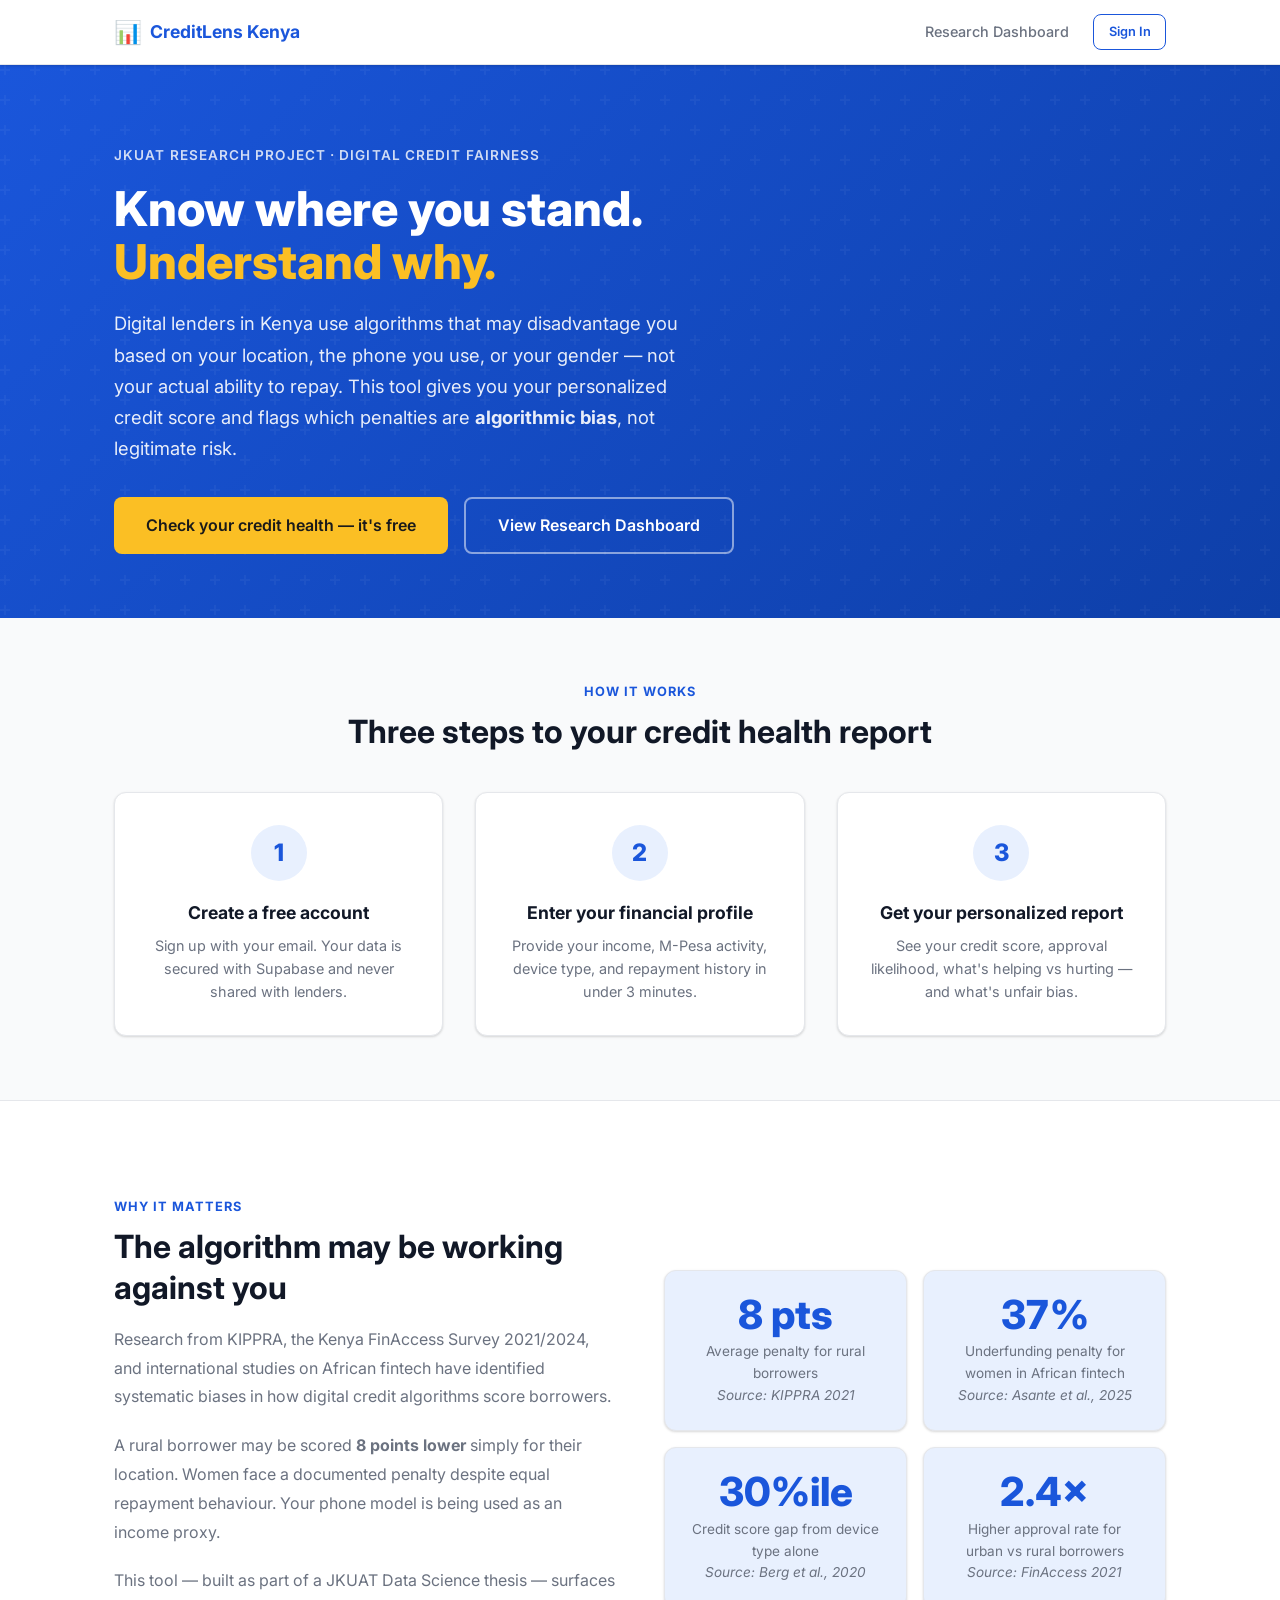
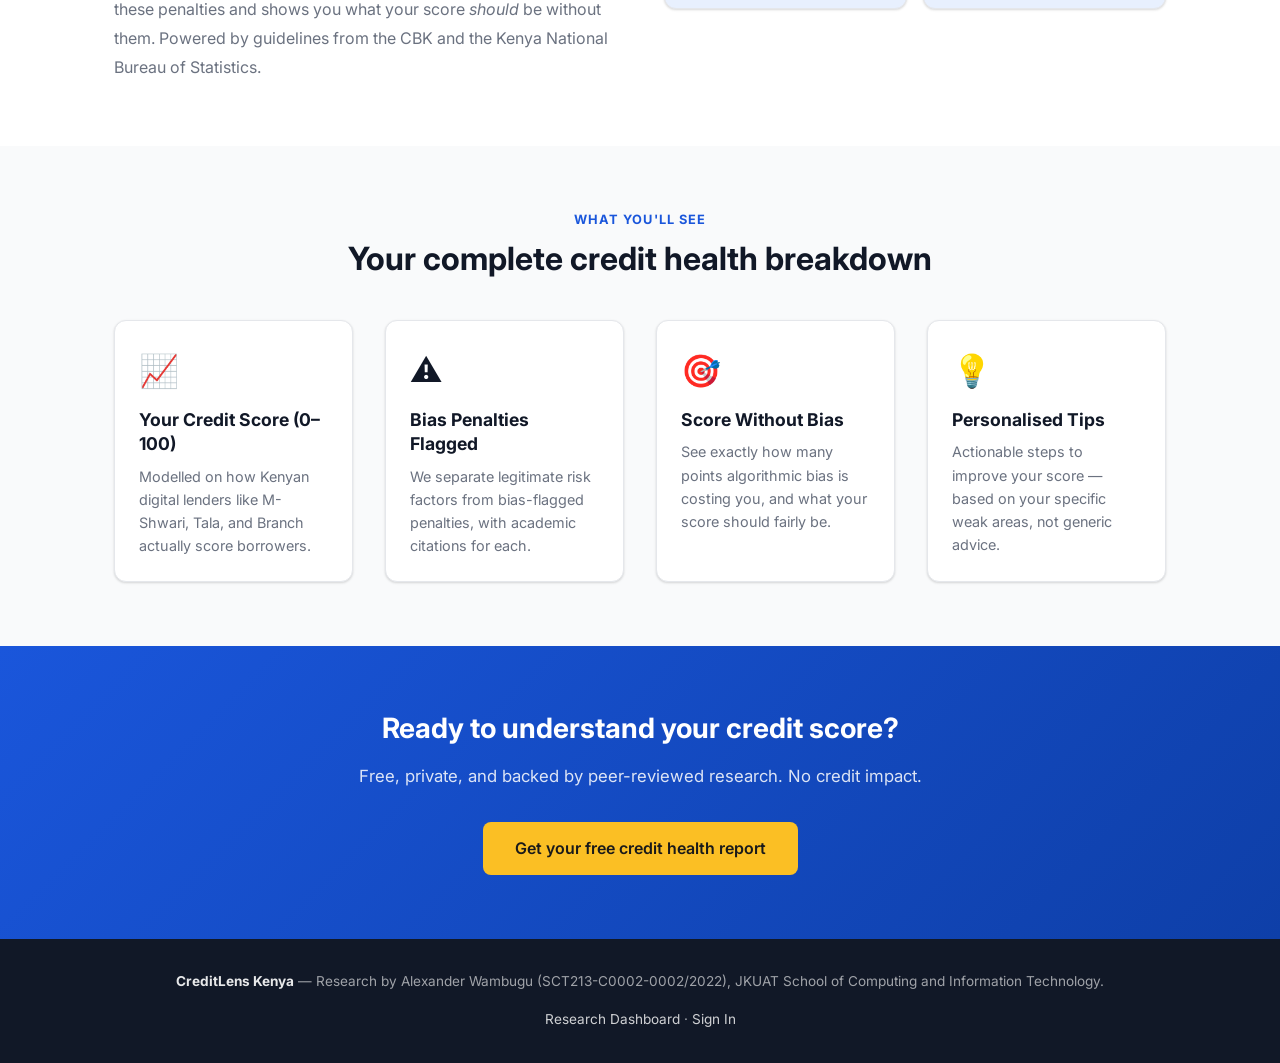
==== frontend/index.html @ d08804d4 "Project Scaffold, almost production ready" ====
<!DOCTYPE html>
<html lang="en">
<head>
  <meta charset="UTF-8" />
  <meta name="viewport" content="width=device-width, initial-scale=1.0" />
  <title>CreditLens Kenya — Know Your Credit Score & Understand the Bias</title>
  <link rel="stylesheet" href="css/styles.css" />
  <link rel="preconnect" href="https://fonts.googleapis.com" />
  <link href="https://fonts.googleapis.com/css2?family=Inter:wght@400;500;600;700;800&display=swap" rel="stylesheet" />
</head>
<body>

<!-- Navigation -->
<nav class="nav">
  <div class="nav__inner">
    <a href="index.html" class="nav__logo">
      <span class="nav__logo-icon">📊</span>
      CreditLens Kenya
    </a>
    <div class="nav__links">
      <a href="research.html" class="nav__link">Research Dashboard</a>
      <a href="auth.html" class="btn btn--outline btn--sm">Sign In</a>
    </div>
  </div>
</nav>

<!-- Hero -->
<section class="hero">
  <div class="container">
    <div class="hero__content">
      <p class="hero__eyebrow">JKUAT Research Project · Digital Credit Fairness</p>
      <h1 class="hero__title">
        Know where you stand.<br />
        <span>Understand why.</span>
      </h1>
      <p class="hero__subtitle">
        Digital lenders in Kenya use algorithms that may disadvantage you based on
        your location, the phone you use, or your gender — not your actual ability to repay.
        This tool gives you your personalized credit score and flags which penalties are
        <strong>algorithmic bias</strong>, not legitimate risk.
      </p>
      <div class="hero__cta">
        <a href="auth.html" class="btn btn--hero">Check your credit health — it's free</a>
        <a href="research.html" class="btn btn--hero-outline">View Research Dashboard</a>
      </div>
    </div>
  </div>
</section>

<!-- How it works -->
<section class="steps">
  <div class="container">
    <div class="text-center">
      <p class="section-label">How It Works</p>
      <h2 class="section-title">Three steps to your credit health report</h2>
    </div>
    <div class="steps__grid">
      <div class="step card">
        <div class="step__number">1</div>
        <h3 class="step__title">Create a free account</h3>
        <p class="step__desc">Sign up with your email. Your data is secured with Supabase and never shared with lenders.</p>
      </div>
      <div class="step card">
        <div class="step__number">2</div>
        <h3 class="step__title">Enter your financial profile</h3>
        <p class="step__desc">Provide your income, M-Pesa activity, device type, and repayment history in under 3 minutes.</p>
      </div>
      <div class="step card">
        <div class="step__number">3</div>
        <h3 class="step__title">Get your personalized report</h3>
        <p class="step__desc">See your credit score, approval likelihood, what's helping vs hurting — and what's unfair bias.</p>
      </div>
    </div>
  </div>
</section>

<!-- Why it matters -->
<section class="why-matters">
  <div class="container">
    <div class="why-matters__grid">
      <div>
        <p class="section-label">Why It Matters</p>
        <h2 class="section-title">The algorithm may be working against you</h2>
        <p style="color: var(--text-muted); line-height: 1.8; margin-bottom: 1.25rem;">
          Research from KIPPRA, the Kenya FinAccess Survey 2021/2024, and international
          studies on African fintech have identified systematic biases in how digital
          credit algorithms score borrowers.
        </p>
        <p style="color: var(--text-muted); line-height: 1.8; margin-bottom: 1.25rem;">
          A rural borrower may be scored <strong>8 points lower</strong> simply for their
          location. Women face a documented penalty despite equal repayment behaviour.
          Your phone model is being used as an income proxy.
        </p>
        <p style="color: var(--text-muted); line-height: 1.8;">
          This tool — built as part of a JKUAT Data Science thesis — surfaces these
          penalties and shows you what your score <em>should</em> be without them.
          Powered by guidelines from the CBK and the Kenya National Bureau of Statistics.
        </p>
      </div>
      <div class="why-matters__stats">
        <div class="why-matters__stat card">
          <div class="why-matters__stat-number">8 pts</div>
          <div class="why-matters__stat-label">Average penalty for rural borrowers<br /><em>Source: KIPPRA 2021</em></div>
        </div>
        <div class="why-matters__stat card">
          <div class="why-matters__stat-number">37%</div>
          <div class="why-matters__stat-label">Underfunding penalty for women in African fintech<br /><em>Source: Asante et al., 2025</em></div>
        </div>
        <div class="why-matters__stat card">
          <div class="why-matters__stat-number">30%ile</div>
          <div class="why-matters__stat-label">Credit score gap from device type alone<br /><em>Source: Berg et al., 2020</em></div>
        </div>
        <div class="why-matters__stat card">
          <div class="why-matters__stat-number">2.4×</div>
          <div class="why-matters__stat-label">Higher approval rate for urban vs rural borrowers<br /><em>Source: FinAccess 2021</em></div>
        </div>
      </div>
    </div>
  </div>
</section>

<!-- What you get -->
<section class="steps" style="background: #f9fafb;">
  <div class="container">
    <div class="text-center">
      <p class="section-label">What You'll See</p>
      <h2 class="section-title">Your complete credit health breakdown</h2>
    </div>
    <div class="steps__grid">
      <div class="card" style="padding: 1.5rem;">
        <div style="font-size: 2rem; margin-bottom: 0.75rem;">📈</div>
        <h3 class="step__title">Your Credit Score (0–100)</h3>
        <p class="step__desc">Modelled on how Kenyan digital lenders like M-Shwari, Tala, and Branch actually score borrowers.</p>
      </div>
      <div class="card" style="padding: 1.5rem;">
        <div style="font-size: 2rem; margin-bottom: 0.75rem;">⚠️</div>
        <h3 class="step__title">Bias Penalties Flagged</h3>
        <p class="step__desc">We separate legitimate risk factors from bias-flagged penalties, with academic citations for each.</p>
      </div>
      <div class="card" style="padding: 1.5rem;">
        <div style="font-size: 2rem; margin-bottom: 0.75rem;">🎯</div>
        <h3 class="step__title">Score Without Bias</h3>
        <p class="step__desc">See exactly how many points algorithmic bias is costing you, and what your score should fairly be.</p>
      </div>
      <div class="card" style="padding: 1.5rem;">
        <div style="font-size: 2rem; margin-bottom: 0.75rem;">💡</div>
        <h3 class="step__title">Personalised Tips</h3>
        <p class="step__desc">Actionable steps to improve your score — based on your specific weak areas, not generic advice.</p>
      </div>
    </div>
  </div>
</section>

<!-- CTA -->
<section class="landing-cta">
  <div class="container">
    <h2>Ready to understand your credit score?</h2>
    <p>Free, private, and backed by peer-reviewed research. No credit impact.</p>
    <a href="auth.html" class="btn btn--hero btn--lg">Get your free credit health report</a>
  </div>
</section>

<footer>
  <div class="container">
    <p>
      <strong style="color: rgba(255,255,255,0.9);">CreditLens Kenya</strong> —
      Research by Alexander Wambugu (SCT213-C0002-0002/2022), JKUAT School of Computing and Information Technology.
    </p>
    <p style="margin-top: 0.5rem;">
      <a href="research.html">Research Dashboard</a> ·
      <a href="auth.html">Sign In</a>
    </p>
  </div>
</footer>

</body>
</html>
---- frontend/css/styles.css ----
/* ============================================================
   Digital Credit Bias Audit — Shared Styles
   ============================================================ */

:root {
  --primary: #1a56db;
  --primary-dark: #1347c8;
  --primary-light: #e8f0fe;
  --success: #057a55;
  --success-light: #def7ec;
  --warning: #c27803;
  --warning-light: #fdf6b2;
  --danger: #c81e1e;
  --danger-light: #fde8e8;
  --bias-red: #e02424;
  --bias-light: #fde8e8;
  --neutral: #6b7280;
  --neutral-light: #f3f4f6;
  --text: #111827;
  --text-muted: #6b7280;
  --border: #e5e7eb;
  --white: #ffffff;
  --shadow: 0 1px 3px rgba(0,0,0,0.1), 0 1px 2px rgba(0,0,0,0.06);
  --shadow-md: 0 4px 6px rgba(0,0,0,0.07), 0 2px 4px rgba(0,0,0,0.05);
  --shadow-lg: 0 10px 15px rgba(0,0,0,0.1), 0 4px 6px rgba(0,0,0,0.05);
  --radius: 8px;
  --radius-lg: 12px;
  --font: 'Inter', -apple-system, BlinkMacSystemFont, 'Segoe UI', sans-serif;
}

/* Reset */
*, *::before, *::after { box-sizing: border-box; margin: 0; padding: 0; }
html { font-size: 16px; scroll-behavior: smooth; }
body { font-family: var(--font); color: var(--text); background: #f9fafb; line-height: 1.6; }
img { max-width: 100%; display: block; }
a { color: var(--primary); text-decoration: none; }
a:hover { text-decoration: underline; }

/* Typography */
h1 { font-size: 2.25rem; font-weight: 700; line-height: 1.2; }
h2 { font-size: 1.75rem; font-weight: 700; line-height: 1.3; }
h3 { font-size: 1.25rem; font-weight: 600; line-height: 1.4; }
h4 { font-size: 1rem; font-weight: 600; }
p { margin-bottom: 1rem; }
p:last-child { margin-bottom: 0; }

/* Layout */
.container { max-width: 1100px; margin: 0 auto; padding: 0 1.5rem; }
.container--narrow { max-width: 720px; margin: 0 auto; padding: 0 1.5rem; }

/* Nav */
.nav {
  background: var(--white);
  border-bottom: 1px solid var(--border);
  position: sticky; top: 0; z-index: 100;
  box-shadow: var(--shadow);
}
.nav__inner {
  display: flex; align-items: center; justify-content: space-between;
  height: 64px; max-width: 1100px; margin: 0 auto; padding: 0 1.5rem;
}
.nav__logo {
  font-weight: 700; font-size: 1.1rem; color: var(--primary);
  display: flex; align-items: center; gap: 0.5rem; text-decoration: none;
}
.nav__logo-icon { font-size: 1.4rem; }
.nav__links { display: flex; align-items: center; gap: 1.5rem; }
.nav__link { color: var(--text-muted); font-size: 0.9rem; font-weight: 500; }
.nav__link:hover { color: var(--primary); text-decoration: none; }

/* Buttons */
.btn {
  display: inline-flex; align-items: center; justify-content: center; gap: 0.4rem;
  padding: 0.6rem 1.25rem; border-radius: var(--radius); font-size: 0.9rem;
  font-weight: 600; cursor: pointer; border: none; transition: all 0.15s;
  text-decoration: none; white-space: nowrap;
}
.btn:hover { text-decoration: none; }
.btn--primary { background: var(--primary); color: var(--white); }
.btn--primary:hover { background: var(--primary-dark); }
.btn--outline { background: transparent; border: 1.5px solid var(--primary); color: var(--primary); }
.btn--outline:hover { background: var(--primary-light); }
.btn--ghost { background: transparent; color: var(--text-muted); }
.btn--ghost:hover { background: var(--neutral-light); }
.btn--danger { background: var(--danger); color: var(--white); }
.btn--lg { padding: 0.75rem 1.75rem; font-size: 1rem; }
.btn--sm { padding: 0.4rem 0.9rem; font-size: 0.8rem; }
.btn--full { width: 100%; }
.btn:disabled { opacity: 0.5; cursor: not-allowed; }

/* Cards */
.card {
  background: var(--white); border-radius: var(--radius-lg);
  border: 1px solid var(--border); box-shadow: var(--shadow);
  padding: 1.5rem;
}
.card--flat { box-shadow: none; }

/* Form elements */
.form-group { margin-bottom: 1.25rem; }
.form-label { display: block; font-size: 0.875rem; font-weight: 600; color: var(--text); margin-bottom: 0.4rem; }
.form-input, .form-select {
  width: 100%; padding: 0.625rem 0.875rem; border: 1.5px solid var(--border);
  border-radius: var(--radius); font-size: 0.9rem; color: var(--text);
  background: var(--white); transition: border-color 0.15s;
  font-family: var(--font);
}
.form-input:focus, .form-select:focus {
  outline: none; border-color: var(--primary);
  box-shadow: 0 0 0 3px rgba(26,86,219,0.1);
}
.form-hint { font-size: 0.8rem; color: var(--text-muted); margin-top: 0.3rem; }
.form-error { font-size: 0.8rem; color: var(--danger); margin-top: 0.3rem; }

/* Slider */
.slider-group { margin-bottom: 1.25rem; }
.slider-label { display: flex; justify-content: space-between; align-items: center; margin-bottom: 0.5rem; }
.slider-label span:first-child { font-size: 0.875rem; font-weight: 600; }
.slider-value { font-size: 0.875rem; font-weight: 700; color: var(--primary); background: var(--primary-light); padding: 0.15rem 0.5rem; border-radius: 4px; }
input[type="range"] {
  width: 100%; height: 6px; border-radius: 3px; appearance: none;
  background: var(--border); outline: none; cursor: pointer;
}
input[type="range"]::-webkit-slider-thumb {
  appearance: none; width: 18px; height: 18px; border-radius: 50%;
  background: var(--primary); cursor: pointer; box-shadow: 0 1px 3px rgba(0,0,0,0.2);
}
input[type="range"]::-moz-range-thumb {
  width: 18px; height: 18px; border-radius: 50%; border: none;
  background: var(--primary); cursor: pointer;
}

/* Alerts */
.alert {
  padding: 0.75rem 1rem; border-radius: var(--radius); font-size: 0.875rem;
  margin-bottom: 1rem; display: flex; align-items: flex-start; gap: 0.5rem;
}
.alert--error { background: var(--danger-light); color: var(--danger); border: 1px solid #f8b4b4; }
.alert--success { background: var(--success-light); color: var(--success); border: 1px solid #bcf0da; }
.alert--warning { background: var(--warning-light); color: var(--warning); border: 1px solid #fce96a; }
.alert--info { background: var(--primary-light); color: var(--primary); border: 1px solid #c3ddfd; }

/* Badge */
.badge {
  display: inline-flex; align-items: center; gap: 0.25rem;
  padding: 0.2rem 0.6rem; border-radius: 999px; font-size: 0.75rem; font-weight: 600;
}
.badge--green { background: var(--success-light); color: var(--success); }
.badge--red { background: var(--danger-light); color: var(--danger); }
.badge--yellow { background: var(--warning-light); color: var(--warning); }
.badge--blue { background: var(--primary-light); color: var(--primary); }
.badge--gray { background: var(--neutral-light); color: var(--neutral); }

/* Progress bar */
.progress-bar { height: 8px; background: var(--border); border-radius: 4px; overflow: hidden; }
.progress-bar__fill { height: 100%; border-radius: 4px; transition: width 0.6s ease; }
.progress-bar__fill--green { background: var(--success); }
.progress-bar__fill--yellow { background: var(--warning); }
.progress-bar__fill--red { background: var(--danger); }
.progress-bar__fill--blue { background: var(--primary); }

/* Loading */
.spinner {
  width: 24px; height: 24px; border: 3px solid var(--border);
  border-top-color: var(--primary); border-radius: 50%;
  animation: spin 0.7s linear infinite; display: inline-block;
}
@keyframes spin { to { transform: rotate(360deg); } }

.loading-overlay {
  position: fixed; inset: 0; background: rgba(255,255,255,0.85);
  display: flex; align-items: center; justify-content: center;
  z-index: 999; flex-direction: column; gap: 1rem;
}
.loading-overlay p { color: var(--text-muted); font-size: 0.9rem; }

/* ============================================================
   LANDING PAGE
   ============================================================ */
.hero {
  background: linear-gradient(135deg, #1a56db 0%, #0e3fa8 100%);
  color: white; padding: 5rem 0 4rem;
  position: relative; overflow: hidden;
}
.hero::after {
  content: ''; position: absolute; inset: 0;
  background: url("data:image/svg+xml,%3Csvg width='60' height='60' viewBox='0 0 60 60' xmlns='http://www.w3.org/2000/svg'%3E%3Cg fill='none' fill-rule='evenodd'%3E%3Cg fill='%23ffffff' fill-opacity='0.04'%3E%3Cpath d='M36 34v-4h-2v4h-4v2h4v4h2v-4h4v-2h-4zm0-30V0h-2v4h-4v2h4v4h2V6h4V4h-4zM6 34v-4H4v4H0v2h4v4h2v-4h4v-2H6zM6 4V0H4v4H0v2h4v4h2V6h4V4H6z'/%3E%3C/g%3E%3C/g%3E%3C/svg%3E");
}
.hero__content { position: relative; z-index: 1; }
.hero__eyebrow { font-size: 0.85rem; font-weight: 600; letter-spacing: 0.08em; text-transform: uppercase; opacity: 0.8; margin-bottom: 1rem; }
.hero__title { font-size: 3rem; font-weight: 800; line-height: 1.1; margin-bottom: 1.25rem; }
.hero__title span { color: #fbbf24; }
.hero__subtitle { font-size: 1.15rem; opacity: 0.9; max-width: 600px; margin-bottom: 2rem; line-height: 1.7; }
.hero__cta { display: flex; gap: 1rem; flex-wrap: wrap; }
.btn--hero { background: #fbbf24; color: #1a1a1a; font-size: 1rem; padding: 0.875rem 2rem; }
.btn--hero:hover { background: #f59e0b; }
.btn--hero-outline { background: transparent; border: 2px solid rgba(255,255,255,0.5); color: white; font-size: 1rem; padding: 0.875rem 2rem; }
.btn--hero-outline:hover { background: rgba(255,255,255,0.1); }

.steps { padding: 4rem 0; }
.steps__grid { display: grid; grid-template-columns: repeat(auto-fit, minmax(220px, 1fr)); gap: 2rem; margin-top: 2.5rem; }
.step { text-align: center; padding: 2rem 1.5rem; }
.step__number { width: 56px; height: 56px; background: var(--primary-light); color: var(--primary); border-radius: 50%; display: flex; align-items: center; justify-content: center; font-size: 1.5rem; font-weight: 800; margin: 0 auto 1.25rem; }
.step__title { font-size: 1.1rem; font-weight: 700; margin-bottom: 0.5rem; }
.step__desc { color: var(--text-muted); font-size: 0.9rem; }

.why-matters { background: var(--white); padding: 4rem 0; border-top: 1px solid var(--border); }
.why-matters__grid { display: grid; grid-template-columns: 1fr 1fr; gap: 3rem; align-items: center; margin-top: 2rem; }
.why-matters__stat { text-align: center; padding: 1.5rem; background: var(--primary-light); border-radius: var(--radius-lg); }
.why-matters__stat-number { font-size: 2.5rem; font-weight: 800; color: var(--primary); line-height: 1; }
.why-matters__stat-label { font-size: 0.85rem; color: var(--text-muted); margin-top: 0.4rem; }
.why-matters__stats { display: grid; grid-template-columns: 1fr 1fr; gap: 1rem; }

.section-label { font-size: 0.8rem; font-weight: 700; letter-spacing: 0.08em; text-transform: uppercase; color: var(--primary); margin-bottom: 0.5rem; }
.section-title { font-size: 2rem; font-weight: 700; margin-bottom: 1rem; }
.section-desc { color: var(--text-muted); font-size: 1rem; }

.landing-cta { background: linear-gradient(135deg, #1a56db, #0e3fa8); color: white; padding: 4rem 0; text-align: center; }
.landing-cta h2 { margin-bottom: 1rem; }
.landing-cta p { opacity: 0.85; margin-bottom: 2rem; font-size: 1.05rem; }

footer { background: var(--text); color: rgba(255,255,255,0.6); padding: 2rem 0; text-align: center; font-size: 0.85rem; }
footer a { color: rgba(255,255,255,0.8); }

/* ============================================================
   AUTH PAGE
   ============================================================ */
.auth-page { min-height: 100vh; display: flex; align-items: center; justify-content: center; padding: 2rem; background: #f9fafb; }
.auth-card { width: 100%; max-width: 420px; background: var(--white); border-radius: var(--radius-lg); box-shadow: var(--shadow-lg); padding: 2.5rem; }
.auth-card__logo { text-align: center; margin-bottom: 1.5rem; }
.auth-card__logo a { font-size: 1.2rem; font-weight: 800; color: var(--primary); }
.auth-card__title { font-size: 1.5rem; font-weight: 700; text-align: center; margin-bottom: 0.4rem; }
.auth-card__subtitle { text-align: center; color: var(--text-muted); font-size: 0.875rem; margin-bottom: 1.75rem; }
.auth-tabs { display: flex; border-bottom: 2px solid var(--border); margin-bottom: 1.75rem; }
.auth-tab { flex: 1; text-align: center; padding: 0.75rem; font-weight: 600; font-size: 0.9rem; cursor: pointer; color: var(--text-muted); border-bottom: 2px solid transparent; margin-bottom: -2px; transition: all 0.15s; }
.auth-tab.active { color: var(--primary); border-bottom-color: var(--primary); }
.auth-divider { text-align: center; color: var(--text-muted); font-size: 0.8rem; margin: 1rem 0; position: relative; }
.auth-divider::before { content: ''; position: absolute; top: 50%; left: 0; right: 0; height: 1px; background: var(--border); }
.auth-divider span { background: var(--white); position: relative; padding: 0 0.75rem; }
.auth-footer-text { text-align: center; font-size: 0.85rem; color: var(--text-muted); margin-top: 1rem; }

/* ============================================================
   PROFILE FORM
   ============================================================ */
.profile-page { min-height: 100vh; padding: 2rem 0 4rem; }
.profile-header { text-align: center; padding: 2rem 0 1.5rem; }
.profile-header h1 { font-size: 1.75rem; margin-bottom: 0.4rem; }
.profile-header p { color: var(--text-muted); }

.progress-steps { display: flex; align-items: center; justify-content: center; gap: 0; margin: 1.5rem 0 2.5rem; }
.progress-step { display: flex; flex-direction: column; align-items: center; gap: 0.4rem; }
.progress-step__circle {
  width: 36px; height: 36px; border-radius: 50%; border: 2px solid var(--border);
  background: var(--white); display: flex; align-items: center; justify-content: center;
  font-size: 0.8rem; font-weight: 700; color: var(--text-muted); z-index: 1;
  transition: all 0.2s;
}
.progress-step.active .progress-step__circle { border-color: var(--primary); color: var(--primary); background: var(--primary-light); }
.progress-step.done .progress-step__circle { border-color: var(--success); background: var(--success); color: white; }
.progress-step__label { font-size: 0.75rem; color: var(--text-muted); font-weight: 500; }
.progress-step.active .progress-step__label { color: var(--primary); font-weight: 600; }
.progress-connector { height: 2px; width: 80px; background: var(--border); margin: 0 -1px; margin-bottom: 1.5rem; }
.progress-connector.done { background: var(--success); }

.step-panel { display: none; }
.step-panel.active { display: block; }

.device-cards { display: grid; grid-template-columns: repeat(2, 1fr); gap: 0.75rem; margin-top: 0.5rem; }
.device-card { border: 2px solid var(--border); border-radius: var(--radius); padding: 1rem; cursor: pointer; transition: all 0.15s; text-align: center; }
.device-card:hover { border-color: var(--primary); background: var(--primary-light); }
.device-card.selected { border-color: var(--primary); background: var(--primary-light); }
.device-card__icon { font-size: 2rem; margin-bottom: 0.4rem; }
.device-card__name { font-size: 0.8rem; font-weight: 600; }
.device-card__desc { font-size: 0.7rem; color: var(--text-muted); margin-top: 0.2rem; }
.device-card input[type="radio"] { display: none; }

.consent-box { background: var(--neutral-light); border-radius: var(--radius); padding: 1rem; margin-top: 1.5rem; }
.consent-box label { display: flex; align-items: flex-start; gap: 0.75rem; cursor: pointer; font-size: 0.875rem; }
.consent-box input[type="checkbox"] { margin-top: 0.15rem; width: 16px; height: 16px; flex-shrink: 0; }

.form-nav { display: flex; justify-content: space-between; margin-top: 2rem; padding-top: 1.5rem; border-top: 1px solid var(--border); }

/* ============================================================
   DASHBOARD
   ============================================================ */
.dashboard-page { padding: 0 0 4rem; }

.dashboard-header {
  background: linear-gradient(135deg, #1a56db, #0e3fa8); color: white;
  padding: 2rem 0;
}
.dashboard-header__inner { display: flex; justify-content: space-between; align-items: center; flex-wrap: wrap; gap: 1rem; }
.dashboard-header__title { font-size: 1.5rem; font-weight: 700; margin-bottom: 0.2rem; }
.dashboard-header__subtitle { opacity: 0.8; font-size: 0.9rem; }

.dashboard-grid { display: grid; grid-template-columns: 1fr 1fr; gap: 1.5rem; margin-top: 1.5rem; }
.dashboard-grid--full { grid-column: 1 / -1; }

/* Score gauge */
.score-card { text-align: center; padding: 2rem; }
.score-gauge-wrapper { position: relative; width: 180px; height: 180px; margin: 0 auto 1rem; }
.score-gauge-canvas { width: 180px; height: 180px; }
.score-gauge-number {
  position: absolute; top: 50%; left: 50%; transform: translate(-50%, -50%);
  text-align: center;
}
.score-gauge-number .number { font-size: 2.5rem; font-weight: 800; line-height: 1; }
.score-gauge-number .label { font-size: 0.75rem; color: var(--text-muted); margin-top: 0.2rem; }
.score-status { font-size: 1.1rem; font-weight: 700; margin-bottom: 0.5rem; }
.score-status--good { color: var(--success); }
.score-status--fair { color: var(--warning); }
.score-status--poor { color: var(--danger); }

.approval-card { padding: 1.5rem; }
.approval-rate { font-size: 2.5rem; font-weight: 800; color: var(--primary); }
.approval-rate-label { font-size: 0.85rem; color: var(--text-muted); margin-bottom: 1rem; }
.approved-platforms { font-size: 0.875rem; }
.platform-tag { display: inline-flex; align-items: center; gap: 0.25rem; padding: 0.25rem 0.6rem; background: var(--success-light); color: var(--success); border-radius: 999px; font-size: 0.78rem; font-weight: 600; margin: 0.2rem; }

/* Score factors */
.factors-grid { display: grid; grid-template-columns: 1fr 1fr; gap: 1.5rem; }
.factor-section h4 { font-size: 0.875rem; font-weight: 700; margin-bottom: 1rem; padding-bottom: 0.5rem; border-bottom: 2px solid; }
.factor-section--positive h4 { color: var(--success); border-color: var(--success-light); }
.factor-section--negative h4 { color: var(--danger); border-color: var(--danger-light); }

.factor-item { display: flex; align-items: flex-start; gap: 0.75rem; padding: 0.75rem; border-radius: var(--radius); margin-bottom: 0.5rem; font-size: 0.875rem; }
.factor-item--positive { background: var(--success-light); }
.factor-item--legitimate { background: var(--neutral-light); }
.factor-item--bias { background: var(--bias-light); border: 1px solid #f8b4b4; }
.factor-item__icon { font-size: 1rem; flex-shrink: 0; margin-top: 0.1rem; }
.factor-item__content { flex: 1; }
.factor-item__title { font-weight: 600; }
.factor-item__points { font-weight: 700; }
.factor-item--positive .factor-item__points { color: var(--success); }
.factor-item--legitimate .factor-item__points { color: var(--neutral); }
.factor-item--bias .factor-item__points { color: var(--danger); }
.factor-item__source { font-size: 0.75rem; color: var(--text-muted); margin-top: 0.2rem; font-style: italic; }
.bias-label { display: inline-flex; align-items: center; gap: 0.25rem; font-size: 0.72rem; font-weight: 700; color: var(--bias-red); background: white; border: 1px solid var(--bias-red); padding: 0.1rem 0.4rem; border-radius: 4px; margin-top: 0.3rem; }

/* Bias comparison */
.bias-comparison { padding: 1.5rem; }
.bias-bar-row { margin-bottom: 1rem; }
.bias-bar-label { display: flex; justify-content: space-between; font-size: 0.875rem; margin-bottom: 0.4rem; }
.bias-bar-label span:last-child { font-weight: 700; }
.bias-callout { background: var(--primary-light); border-left: 4px solid var(--primary); padding: 1rem 1.25rem; border-radius: 0 var(--radius) var(--radius) 0; margin-top: 1.25rem; }
.bias-callout strong { color: var(--primary); }

/* Recommendations */
.recommendation-item { display: flex; align-items: flex-start; gap: 0.75rem; padding: 0.875rem; background: #f0fdf4; border-radius: var(--radius); margin-bottom: 0.75rem; font-size: 0.875rem; }
.recommendation-item__icon { font-size: 1.1rem; flex-shrink: 0; }

/* ============================================================
   RESEARCH DASHBOARD
   ============================================================ */
.research-page { padding: 0 0 4rem; }
.research-hero { background: var(--text); color: white; padding: 3rem 0; }
.research-hero h1 { font-size: 2rem; margin-bottom: 0.75rem; }
.research-hero p { opacity: 0.75; max-width: 650px; }
.research-meta { display: flex; gap: 1.5rem; margin-top: 1.25rem; flex-wrap: wrap; }
.research-meta__item { font-size: 0.8rem; opacity: 0.7; }
.research-meta__item strong { opacity: 1; color: white; }

.research-section { padding: 2.5rem 0; border-bottom: 1px solid var(--border); }
.research-section:last-child { border-bottom: none; }
.research-section h2 { font-size: 1.5rem; margin-bottom: 0.4rem; }
.research-section .section-desc { margin-bottom: 2rem; }

.charts-grid { display: grid; grid-template-columns: repeat(auto-fit, minmax(300px, 1fr)); gap: 1.5rem; }
.chart-card { background: var(--white); border: 1px solid var(--border); border-radius: var(--radius-lg); padding: 1.5rem; }
.chart-card h4 { font-size: 0.95rem; margin-bottom: 1.25rem; }
.chart-container { position: relative; height: 220px; }

.fairness-table { width: 100%; border-collapse: collapse; font-size: 0.875rem; }
.fairness-table th { text-align: left; padding: 0.75rem 1rem; background: var(--neutral-light); font-weight: 600; border-bottom: 2px solid var(--border); }
.fairness-table td { padding: 0.75rem 1rem; border-bottom: 1px solid var(--border); }
.fairness-table tr:last-child td { border-bottom: none; }
.fairness-table tr:hover td { background: #f9fafb; }
.metric-fair { color: var(--success); font-weight: 600; }
.metric-concern { color: var(--warning); font-weight: 600; }
.metric-unfair { color: var(--danger); font-weight: 600; }

.feature-item { display: flex; align-items: center; gap: 0.75rem; padding: 0.6rem 0; border-bottom: 1px solid var(--border); }
.feature-item:last-child { border-bottom: none; }
.feature-item__name { width: 200px; font-size: 0.875rem; font-weight: 500; flex-shrink: 0; }
.feature-item__bar-wrap { flex: 1; }
.feature-item__pct { font-size: 0.8rem; color: var(--text-muted); width: 40px; text-align: right; flex-shrink: 0; }
.feature-item .bias-tag { font-size: 0.7rem; font-weight: 700; color: var(--bias-red); }

/* Utility */
.text-center { text-align: center; }
.text-muted { color: var(--text-muted); }
.text-small { font-size: 0.875rem; }
.mt-1 { margin-top: 0.5rem; }
.mt-2 { margin-top: 1rem; }
.mt-3 { margin-top: 1.5rem; }
.mb-1 { margin-bottom: 0.5rem; }
.mb-2 { margin-bottom: 1rem; }
.mb-3 { margin-bottom: 1.5rem; }
.hidden { display: none !important; }
.grid-2 { display: grid; grid-template-columns: 1fr 1fr; gap: 1rem; }

/* Responsive */
@media (max-width: 768px) {
  h1 { font-size: 1.75rem; }
  .hero__title { font-size: 2rem; }
  .dashboard-grid { grid-template-columns: 1fr; }
  .factors-grid { grid-template-columns: 1fr; }
  .why-matters__grid { grid-template-columns: 1fr; }
  .grid-2 { grid-template-columns: 1fr; }
  .device-cards { grid-template-columns: repeat(2, 1fr); }
  .progress-connector { width: 40px; }
  .nav__links { gap: 0.75rem; }
}
@media (max-width: 480px) {
  .hero { padding: 3rem 0 2.5rem; }
  .auth-card { padding: 1.75rem; }
  .device-cards { grid-template-columns: 1fr 1fr; }
}
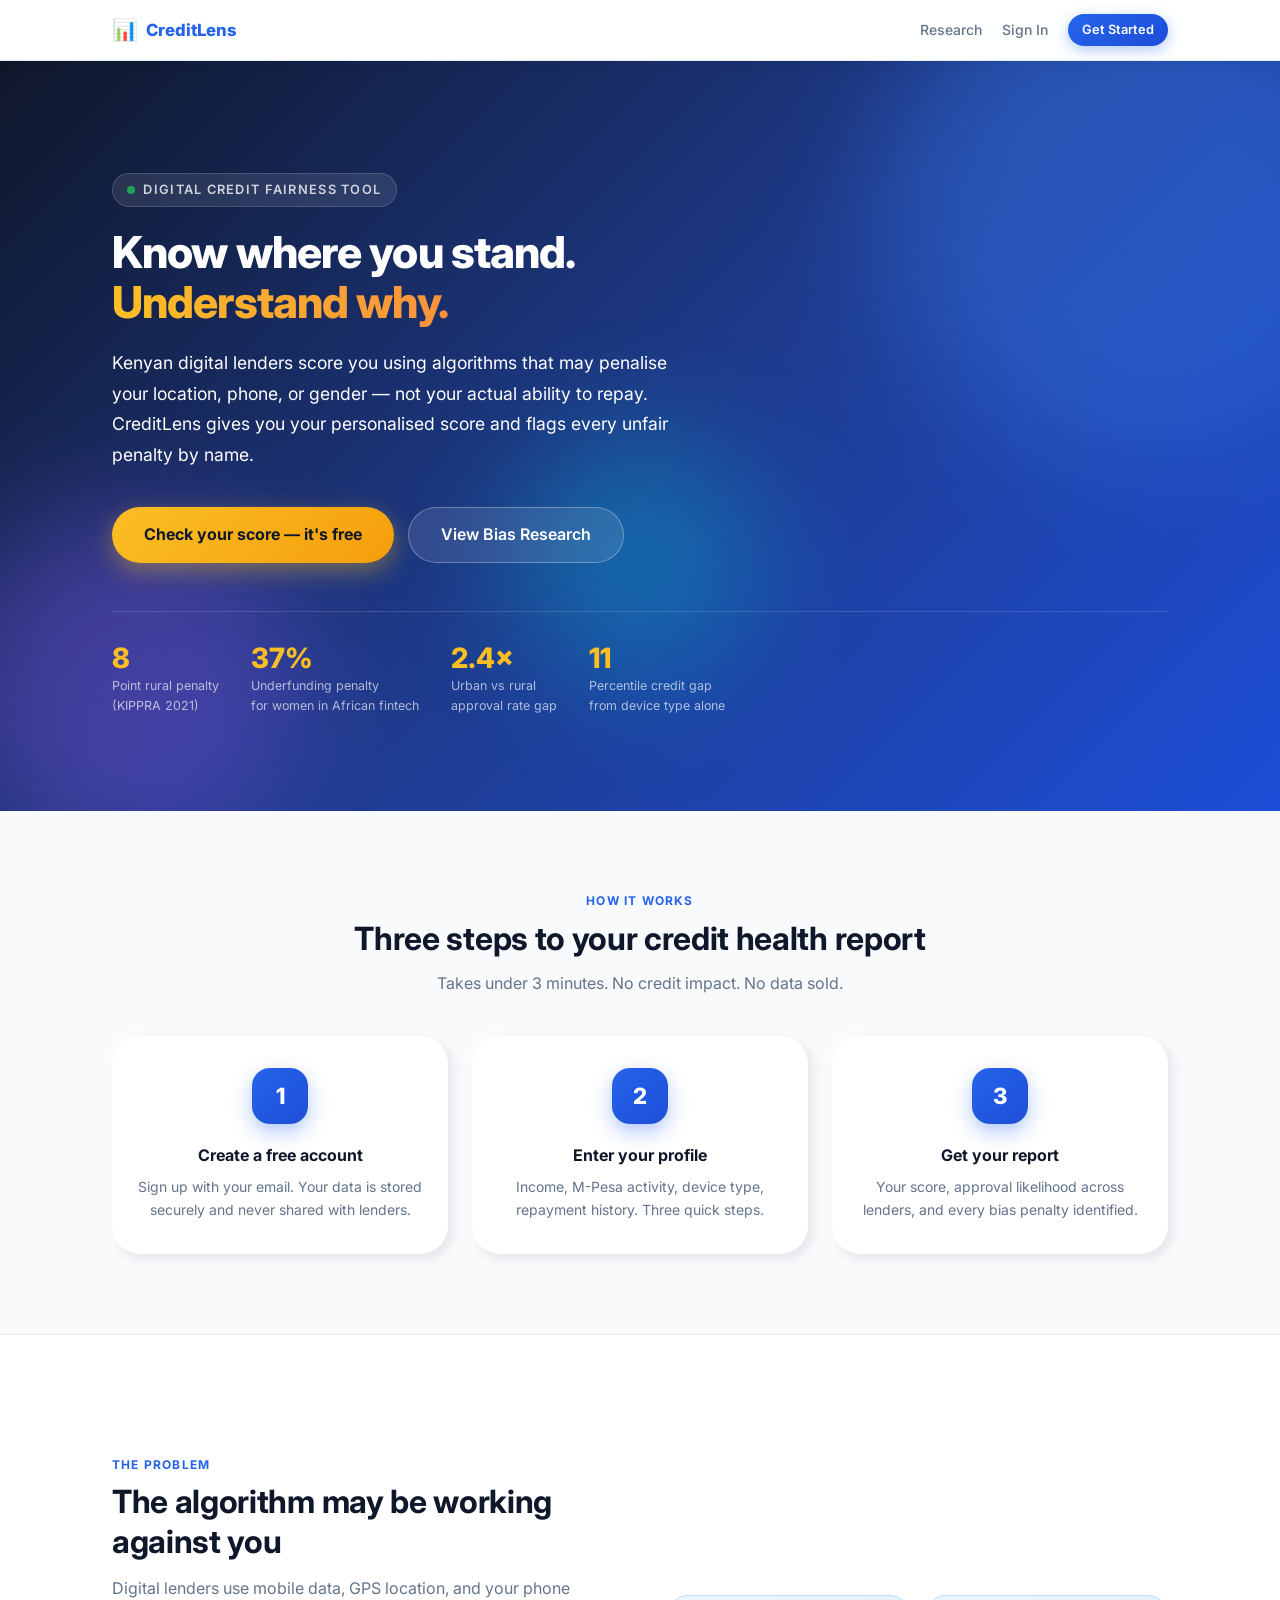
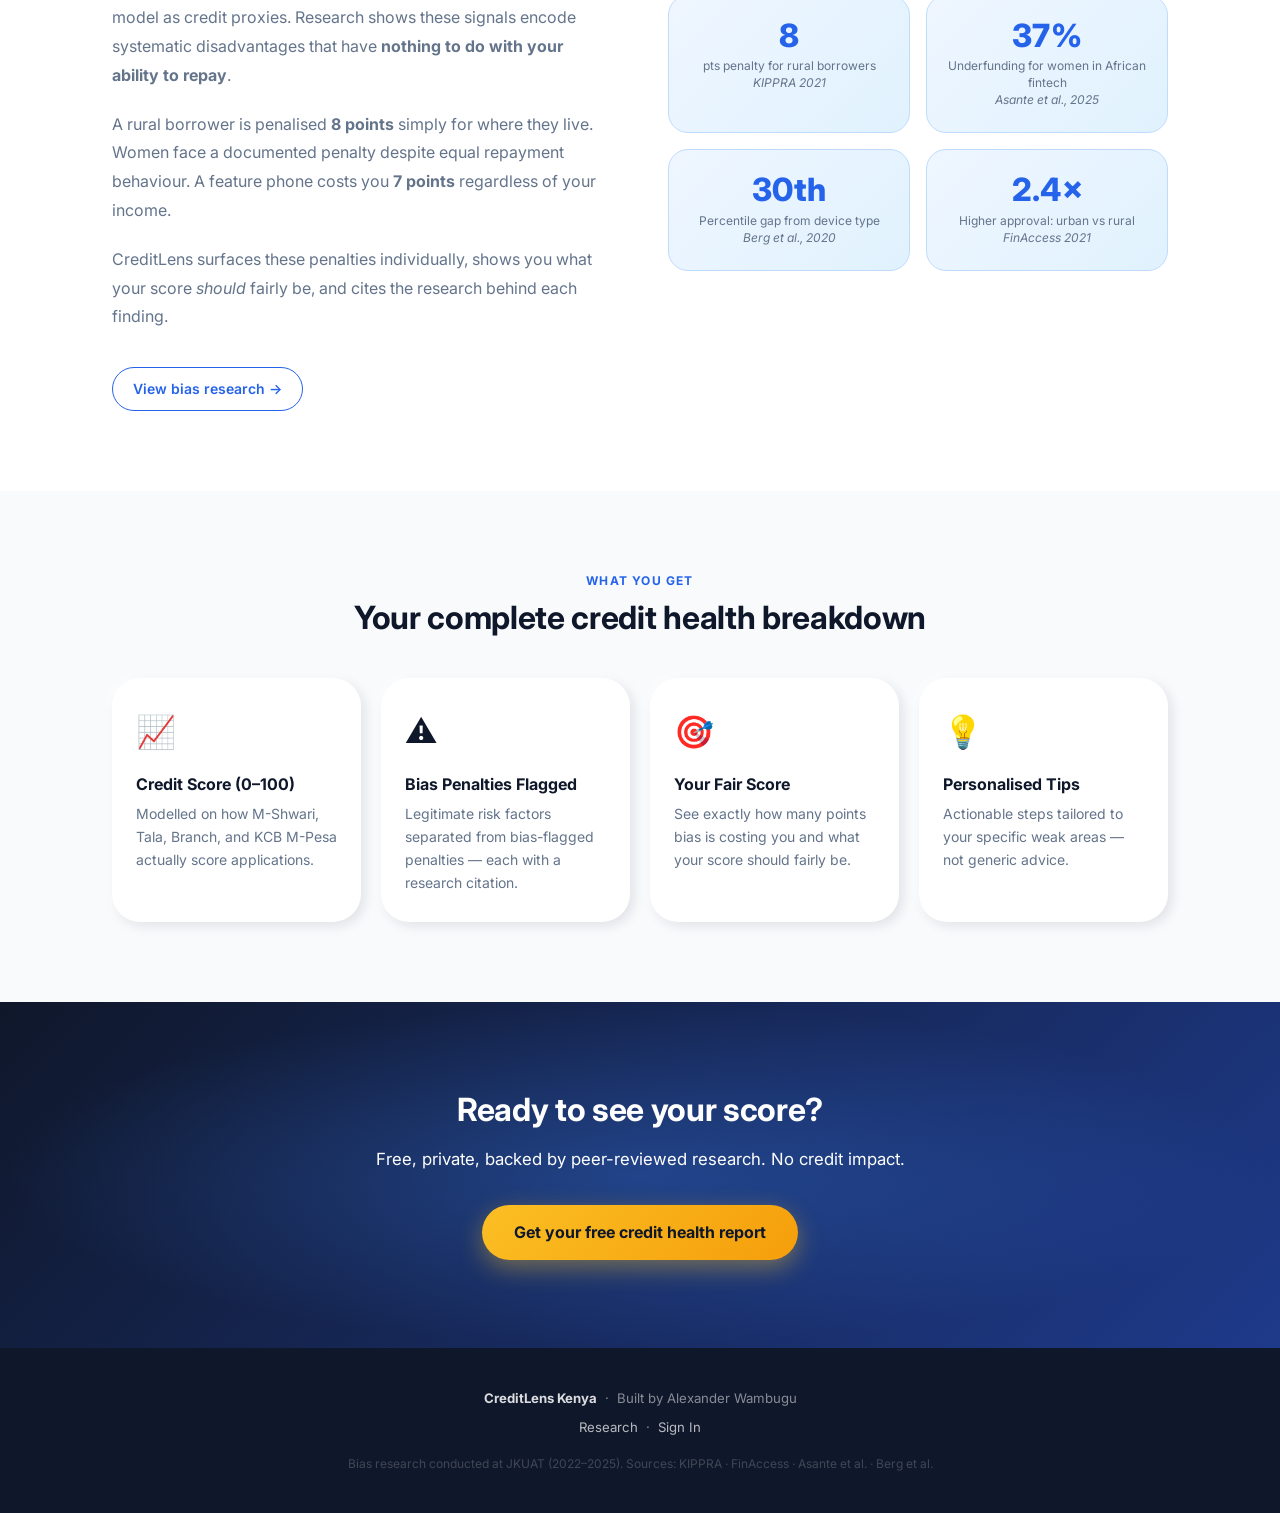
==== commit 7b5d04c0: "Redesign UI with glassmorphism/claymorphism, mobile nav, scroll animations; rewrite README as person" ====
--- a/frontend/index.html
+++ b/frontend/index.html
@@ -5,43 +5,73 @@
   <meta name="viewport" content="width=device-width, initial-scale=1.0" />
   <title>CreditLens Kenya — Know Your Credit Score & Understand the Bias</title>
   <link rel="stylesheet" href="css/styles.css" />
-  <link rel="preconnect" href="https://fonts.googleapis.com" />
-  <link href="https://fonts.googleapis.com/css2?family=Inter:wght@400;500;600;700;800&display=swap" rel="stylesheet" />
 </head>
 <body>
 
-<!-- Navigation -->
-<nav class="nav">
+<nav class="nav" id="main-nav">
   <div class="nav__inner">
     <a href="index.html" class="nav__logo">
-      <span class="nav__logo-icon">📊</span>
-      CreditLens Kenya
+      <span class="nav__logo-icon">📊</span> CreditLens
     </a>
     <div class="nav__links">
-      <a href="research.html" class="nav__link">Research Dashboard</a>
-      <a href="auth.html" class="btn btn--outline btn--sm">Sign In</a>
-    </div>
+      <a href="research.html" class="nav__link">Research</a>
+      <a href="auth.html" class="nav__link">Sign In</a>
+      <a href="auth.html" class="btn btn--primary btn--sm">Get Started</a>
+    </div>
+    <button class="nav__hamburger" id="hamburger" aria-label="Menu">
+      <span></span><span></span><span></span>
+    </button>
+  </div>
+  <div class="nav__mobile-menu" id="mobile-menu">
+    <a href="research.html">Research Dashboard</a>
+    <a href="auth.html">Sign In</a>
+    <a href="auth.html" class="btn btn--primary" style="border-radius:12px; justify-content:center;">Get Started Free</a>
   </div>
 </nav>
 
 <!-- Hero -->
 <section class="hero">
+  <div class="hero__blobs">
+    <div class="hero__blob hero__blob--1"></div>
+    <div class="hero__blob hero__blob--2"></div>
+    <div class="hero__blob hero__blob--3"></div>
+  </div>
   <div class="container">
     <div class="hero__content">
-      <p class="hero__eyebrow">JKUAT Research Project · Digital Credit Fairness</p>
-      <h1 class="hero__title">
+      <p class="hero__eyebrow">
+        <span class="live-dot"></span>
+        Digital Credit Fairness Tool
+      </p>
+      <h1 class="hero__title fade-up">
         Know where you stand.<br />
         <span>Understand why.</span>
       </h1>
-      <p class="hero__subtitle">
-        Digital lenders in Kenya use algorithms that may disadvantage you based on
-        your location, the phone you use, or your gender — not your actual ability to repay.
-        This tool gives you your personalized credit score and flags which penalties are
-        <strong>algorithmic bias</strong>, not legitimate risk.
+      <p class="hero__subtitle fade-up delay-1">
+        Kenyan digital lenders score you using algorithms that may penalise your
+        location, phone, or gender — not your actual ability to repay.
+        CreditLens gives you your personalised score and flags every unfair penalty by name.
       </p>
-      <div class="hero__cta">
-        <a href="auth.html" class="btn btn--hero">Check your credit health — it's free</a>
-        <a href="research.html" class="btn btn--hero-outline">View Research Dashboard</a>
+      <div class="hero__cta fade-up delay-2">
+        <a href="auth.html" class="btn btn--hero btn--lg">Check your score — it's free</a>
+        <a href="research.html" class="btn btn--hero-outline btn--lg">View Bias Research</a>
+      </div>
+      <div class="hero__stats fade-up delay-3">
+        <div>
+          <div class="hero__stat-number" data-count="8">0</div>
+          <div class="hero__stat-label">Point rural penalty<br />(KIPPRA 2021)</div>
+        </div>
+        <div>
+          <div class="hero__stat-number">37%</div>
+          <div class="hero__stat-label">Underfunding penalty<br />for women in African fintech</div>
+        </div>
+        <div>
+          <div class="hero__stat-number">2.4×</div>
+          <div class="hero__stat-label">Urban vs rural<br />approval rate gap</div>
+        </div>
+        <div>
+          <div class="hero__stat-number" data-count="30">0</div>
+          <div class="hero__stat-label">Percentile credit gap<br />from device type alone</div>
+        </div>
       </div>
     </div>
   </div>
@@ -50,25 +80,26 @@
 <!-- How it works -->
 <section class="steps">
   <div class="container">
-    <div class="text-center">
+    <div class="text-center fade-up">
       <p class="section-label">How It Works</p>
       <h2 class="section-title">Three steps to your credit health report</h2>
+      <p class="section-desc" style="margin: 0 auto;">Takes under 3 minutes. No credit impact. No data sold.</p>
     </div>
     <div class="steps__grid">
-      <div class="step card">
+      <div class="step fade-up delay-1">
         <div class="step__number">1</div>
         <h3 class="step__title">Create a free account</h3>
-        <p class="step__desc">Sign up with your email. Your data is secured with Supabase and never shared with lenders.</p>
-      </div>
-      <div class="step card">
+        <p class="step__desc">Sign up with your email. Your data is stored securely and never shared with lenders.</p>
+      </div>
+      <div class="step fade-up delay-2">
         <div class="step__number">2</div>
-        <h3 class="step__title">Enter your financial profile</h3>
-        <p class="step__desc">Provide your income, M-Pesa activity, device type, and repayment history in under 3 minutes.</p>
-      </div>
-      <div class="step card">
+        <h3 class="step__title">Enter your profile</h3>
+        <p class="step__desc">Income, M-Pesa activity, device type, repayment history. Three quick steps.</p>
+      </div>
+      <div class="step fade-up delay-3">
         <div class="step__number">3</div>
-        <h3 class="step__title">Get your personalized report</h3>
-        <p class="step__desc">See your credit score, approval likelihood, what's helping vs hurting — and what's unfair bias.</p>
+        <h3 class="step__title">Get your report</h3>
+        <p class="step__desc">Your score, approval likelihood across lenders, and every bias penalty identified.</p>
       </div>
     </div>
   </div>
@@ -78,74 +109,76 @@
 <section class="why-matters">
   <div class="container">
     <div class="why-matters__grid">
-      <div>
-        <p class="section-label">Why It Matters</p>
+      <div class="fade-up">
+        <p class="section-label">The Problem</p>
         <h2 class="section-title">The algorithm may be working against you</h2>
-        <p style="color: var(--text-muted); line-height: 1.8; margin-bottom: 1.25rem;">
-          Research from KIPPRA, the Kenya FinAccess Survey 2021/2024, and international
-          studies on African fintech have identified systematic biases in how digital
-          credit algorithms score borrowers.
+        <p style="color: var(--text-3); line-height: 1.8; margin-bottom: 1.25rem;">
+          Digital lenders use mobile data, GPS location, and your phone model as credit proxies.
+          Research shows these signals encode systematic disadvantages that have
+          <strong>nothing to do with your ability to repay</strong>.
         </p>
-        <p style="color: var(--text-muted); line-height: 1.8; margin-bottom: 1.25rem;">
-          A rural borrower may be scored <strong>8 points lower</strong> simply for their
-          location. Women face a documented penalty despite equal repayment behaviour.
-          Your phone model is being used as an income proxy.
+        <p style="color: var(--text-3); line-height: 1.8; margin-bottom: 1.25rem;">
+          A rural borrower is penalised <strong>8 points</strong> simply for where they live.
+          Women face a documented penalty despite equal repayment behaviour.
+          A feature phone costs you <strong>7 points</strong> regardless of your income.
         </p>
-        <p style="color: var(--text-muted); line-height: 1.8;">
-          This tool — built as part of a JKUAT Data Science thesis — surfaces these
-          penalties and shows you what your score <em>should</em> be without them.
-          Powered by guidelines from the CBK and the Kenya National Bureau of Statistics.
+        <p style="color: var(--text-3); line-height: 1.8;">
+          CreditLens surfaces these penalties individually, shows you what your score
+          <em>should</em> fairly be, and cites the research behind each finding.
         </p>
+        <a href="research.html" class="btn btn--outline mt-2" style="margin-top:1.25rem; display:inline-flex;">
+          View bias research →
+        </a>
       </div>
       <div class="why-matters__stats">
-        <div class="why-matters__stat card">
-          <div class="why-matters__stat-number">8 pts</div>
-          <div class="why-matters__stat-label">Average penalty for rural borrowers<br /><em>Source: KIPPRA 2021</em></div>
-        </div>
-        <div class="why-matters__stat card">
+        <div class="why-matters__stat fade-up delay-1">
+          <div class="why-matters__stat-number" data-count="8">0</div>
+          <div class="why-matters__stat-label">pts penalty for rural borrowers<br /><em>KIPPRA 2021</em></div>
+        </div>
+        <div class="why-matters__stat fade-up delay-2">
           <div class="why-matters__stat-number">37%</div>
-          <div class="why-matters__stat-label">Underfunding penalty for women in African fintech<br /><em>Source: Asante et al., 2025</em></div>
-        </div>
-        <div class="why-matters__stat card">
-          <div class="why-matters__stat-number">30%ile</div>
-          <div class="why-matters__stat-label">Credit score gap from device type alone<br /><em>Source: Berg et al., 2020</em></div>
-        </div>
-        <div class="why-matters__stat card">
+          <div class="why-matters__stat-label">Underfunding for women in African fintech<br /><em>Asante et al., 2025</em></div>
+        </div>
+        <div class="why-matters__stat fade-up delay-3">
+          <div class="why-matters__stat-number">30th</div>
+          <div class="why-matters__stat-label">Percentile gap from device type<br /><em>Berg et al., 2020</em></div>
+        </div>
+        <div class="why-matters__stat fade-up delay-4">
           <div class="why-matters__stat-number">2.4×</div>
-          <div class="why-matters__stat-label">Higher approval rate for urban vs rural borrowers<br /><em>Source: FinAccess 2021</em></div>
-        </div>
-      </div>
-    </div>
-  </div>
-</section>
-
-<!-- What you get -->
-<section class="steps" style="background: #f9fafb;">
-  <div class="container">
-    <div class="text-center">
-      <p class="section-label">What You'll See</p>
+          <div class="why-matters__stat-label">Higher approval: urban vs rural<br /><em>FinAccess 2021</em></div>
+        </div>
+      </div>
+    </div>
+  </div>
+</section>
+
+<!-- Features -->
+<section class="steps" style="background: var(--bg);">
+  <div class="container">
+    <div class="text-center fade-up">
+      <p class="section-label">What You Get</p>
       <h2 class="section-title">Your complete credit health breakdown</h2>
     </div>
-    <div class="steps__grid">
-      <div class="card" style="padding: 1.5rem;">
-        <div style="font-size: 2rem; margin-bottom: 0.75rem;">📈</div>
-        <h3 class="step__title">Your Credit Score (0–100)</h3>
-        <p class="step__desc">Modelled on how Kenyan digital lenders like M-Shwari, Tala, and Branch actually score borrowers.</p>
-      </div>
-      <div class="card" style="padding: 1.5rem;">
-        <div style="font-size: 2rem; margin-bottom: 0.75rem;">⚠️</div>
-        <h3 class="step__title">Bias Penalties Flagged</h3>
-        <p class="step__desc">We separate legitimate risk factors from bias-flagged penalties, with academic citations for each.</p>
-      </div>
-      <div class="card" style="padding: 1.5rem;">
-        <div style="font-size: 2rem; margin-bottom: 0.75rem;">🎯</div>
-        <h3 class="step__title">Score Without Bias</h3>
-        <p class="step__desc">See exactly how many points algorithmic bias is costing you, and what your score should fairly be.</p>
-      </div>
-      <div class="card" style="padding: 1.5rem;">
-        <div style="font-size: 2rem; margin-bottom: 0.75rem;">💡</div>
-        <h3 class="step__title">Personalised Tips</h3>
-        <p class="step__desc">Actionable steps to improve your score — based on your specific weak areas, not generic advice.</p>
+    <div class="features-grid">
+      <div class="feature-card fade-up delay-1">
+        <div class="feature-card__icon">📈</div>
+        <h3 class="feature-card__title">Credit Score (0–100)</h3>
+        <p class="feature-card__desc">Modelled on how M-Shwari, Tala, Branch, and KCB M-Pesa actually score applications.</p>
+      </div>
+      <div class="feature-card fade-up delay-2">
+        <div class="feature-card__icon">⚠️</div>
+        <h3 class="feature-card__title">Bias Penalties Flagged</h3>
+        <p class="feature-card__desc">Legitimate risk factors separated from bias-flagged penalties — each with a research citation.</p>
+      </div>
+      <div class="feature-card fade-up delay-3">
+        <div class="feature-card__icon">🎯</div>
+        <h3 class="feature-card__title">Your Fair Score</h3>
+        <p class="feature-card__desc">See exactly how many points bias is costing you and what your score should fairly be.</p>
+      </div>
+      <div class="feature-card fade-up delay-4">
+        <div class="feature-card__icon">💡</div>
+        <h3 class="feature-card__title">Personalised Tips</h3>
+        <p class="feature-card__desc">Actionable steps tailored to your specific weak areas — not generic advice.</p>
       </div>
     </div>
   </div>
@@ -154,24 +187,74 @@
 <!-- CTA -->
 <section class="landing-cta">
   <div class="container">
-    <h2>Ready to understand your credit score?</h2>
-    <p>Free, private, and backed by peer-reviewed research. No credit impact.</p>
-    <a href="auth.html" class="btn btn--hero btn--lg">Get your free credit health report</a>
+    <h2 class="fade-up">Ready to see your score?</h2>
+    <p class="fade-up delay-1">Free, private, backed by peer-reviewed research. No credit impact.</p>
+    <a href="auth.html" class="btn btn--hero btn--lg fade-up delay-2">Get your free credit health report</a>
   </div>
 </section>
 
 <footer>
   <div class="container">
-    <p>
-      <strong style="color: rgba(255,255,255,0.9);">CreditLens Kenya</strong> —
-      Research by Alexander Wambugu (SCT213-C0002-0002/2022), JKUAT School of Computing and Information Technology.
+    <p style="margin-bottom:0.5rem;">
+      <strong style="color:rgba(255,255,255,0.85);">CreditLens Kenya</strong>
+      &nbsp;·&nbsp; Built by Alexander Wambugu
     </p>
-    <p style="margin-top: 0.5rem;">
-      <a href="research.html">Research Dashboard</a> ·
+    <p style="margin-bottom:1rem;">
+      <a href="research.html">Research</a> &nbsp;·&nbsp;
       <a href="auth.html">Sign In</a>
     </p>
+    <p style="font-size:0.75rem; opacity:0.4;">
+      Bias research conducted at JKUAT (2022–2025). Sources: KIPPRA · FinAccess · Asante et al. · Berg et al.
+    </p>
   </div>
 </footer>
 
+<!-- Mobile bottom nav -->
+<nav class="mobile-bottom-nav">
+  <div class="mobile-bottom-nav__items">
+    <a href="index.html" class="mobile-bottom-nav__item active">
+      <span class="mobile-bottom-nav__icon">🏠</span> Home
+    </a>
+    <a href="research.html" class="mobile-bottom-nav__item">
+      <span class="mobile-bottom-nav__icon">📊</span> Research
+    </a>
+    <a href="auth.html" class="mobile-bottom-nav__item">
+      <span class="mobile-bottom-nav__icon">🔑</span> Sign In
+    </a>
+  </div>
+</nav>
+
+<script>
+// Hamburger menu
+const hamburger = document.getElementById('hamburger')
+const mobileMenu = document.getElementById('mobile-menu')
+hamburger.addEventListener('click', () => {
+  hamburger.classList.toggle('open')
+  mobileMenu.classList.toggle('open')
+})
+
+// Scroll animations
+const observer = new IntersectionObserver((entries) => {
+  entries.forEach(e => { if (e.isIntersecting) e.target.classList.add('visible') })
+}, { threshold: 0.12 })
+document.querySelectorAll('.fade-up').forEach(el => observer.observe(el))
+
+// Animated counters
+function animateCount(el) {
+  const target = parseInt(el.dataset.count)
+  if (!target) return
+  let current = 0
+  const step = Math.ceil(target / 40)
+  const interval = setInterval(() => {
+    current = Math.min(current + step, target)
+    el.textContent = current
+    if (current >= target) clearInterval(interval)
+  }, 30)
+}
+const countObserver = new IntersectionObserver((entries) => {
+  entries.forEach(e => { if (e.isIntersecting) animateCount(e.target) })
+}, { threshold: 0.5 })
+document.querySelectorAll('[data-count]').forEach(el => countObserver.observe(el))
+</script>
 </body>
 </html>
--- a/frontend/css/styles.css
+++ b/frontend/css/styles.css
@@ -1,395 +1,776 @@
 /* ============================================================
-   Digital Credit Bias Audit — Shared Styles
+   CreditLens Kenya — Design System
+   Modern glassmorphism + claymorphism, animated, mobile-first
    ============================================================ */
 
+/* ── Google Font ──────────────────────────────────────────── */
+@import url('https://fonts.googleapis.com/css2?family=Inter:wght@400;500;600;700;800;900&display=swap');
+
+/* ── Design tokens ────────────────────────────────────────── */
 :root {
-  --primary: #1a56db;
-  --primary-dark: #1347c8;
-  --primary-light: #e8f0fe;
-  --success: #057a55;
-  --success-light: #def7ec;
-  --warning: #c27803;
-  --warning-light: #fdf6b2;
-  --danger: #c81e1e;
-  --danger-light: #fde8e8;
-  --bias-red: #e02424;
-  --bias-light: #fde8e8;
-  --neutral: #6b7280;
-  --neutral-light: #f3f4f6;
-  --text: #111827;
-  --text-muted: #6b7280;
-  --border: #e5e7eb;
-  --white: #ffffff;
-  --shadow: 0 1px 3px rgba(0,0,0,0.1), 0 1px 2px rgba(0,0,0,0.06);
-  --shadow-md: 0 4px 6px rgba(0,0,0,0.07), 0 2px 4px rgba(0,0,0,0.05);
-  --shadow-lg: 0 10px 15px rgba(0,0,0,0.1), 0 4px 6px rgba(0,0,0,0.05);
-  --radius: 8px;
-  --radius-lg: 12px;
+  --blue:        #2563eb;
+  --blue-dark:   #1d4ed8;
+  --blue-light:  #eff6ff;
+  --blue-mid:    #bfdbfe;
+  --green:       #059669;
+  --green-light: #ecfdf5;
+  --amber:       #d97706;
+  --amber-light: #fffbeb;
+  --red:         #dc2626;
+  --red-light:   #fef2f2;
+  --bias-red:    #e11d48;
+  --bias-light:  #fff1f2;
+  --purple:      #7c3aed;
+  --purple-light:#f5f3ff;
+
+  --text:        #0f172a;
+  --text-2:      #334155;
+  --text-3:      #64748b;
+  --text-4:      #94a3b8;
+  --border:      #e2e8f0;
+  --border-2:    #cbd5e1;
+  --surface:     #ffffff;
+  --bg:          #f8fafc;
+  --bg-2:        #f1f5f9;
+
+  /* Glass */
+  --glass-bg:      rgba(255,255,255,0.72);
+  --glass-border:  rgba(255,255,255,0.5);
+  --glass-shadow:  0 8px 32px rgba(15,23,42,0.08);
+  --glass-blur:    blur(18px);
+
+  /* Clay */
+  --clay-shadow:
+    8px 8px 20px rgba(15,23,42,0.12),
+    -4px -4px 12px rgba(255,255,255,0.9),
+    inset 2px 2px 6px rgba(255,255,255,0.6),
+    inset -2px -2px 6px rgba(15,23,42,0.06);
+  --clay-shadow-sm:
+    4px 4px 12px rgba(15,23,42,0.10),
+    -2px -2px 8px rgba(255,255,255,0.9),
+    inset 1px 1px 4px rgba(255,255,255,0.6);
+  --clay-shadow-hover:
+    12px 12px 28px rgba(15,23,42,0.16),
+    -6px -6px 16px rgba(255,255,255,0.95),
+    inset 2px 2px 8px rgba(255,255,255,0.7);
+
+  --radius-sm:  8px;
+  --radius:     14px;
+  --radius-lg:  20px;
+  --radius-xl:  28px;
+  --radius-full:9999px;
+
   --font: 'Inter', -apple-system, BlinkMacSystemFont, 'Segoe UI', sans-serif;
-}
-
-/* Reset */
+  --ease: cubic-bezier(0.34, 1.56, 0.64, 1);
+  --ease-out: cubic-bezier(0.22, 1, 0.36, 1);
+}
+
+/* ── Reset ────────────────────────────────────────────────── */
 *, *::before, *::after { box-sizing: border-box; margin: 0; padding: 0; }
-html { font-size: 16px; scroll-behavior: smooth; }
-body { font-family: var(--font); color: var(--text); background: #f9fafb; line-height: 1.6; }
+html { font-size: 16px; scroll-behavior: smooth; -webkit-text-size-adjust: 100%; }
+body {
+  font-family: var(--font);
+  color: var(--text);
+  background: var(--bg);
+  line-height: 1.6;
+  -webkit-font-smoothing: antialiased;
+}
 img { max-width: 100%; display: block; }
-a { color: var(--primary); text-decoration: none; }
+a { color: var(--blue); text-decoration: none; }
 a:hover { text-decoration: underline; }
-
-/* Typography */
-h1 { font-size: 2.25rem; font-weight: 700; line-height: 1.2; }
-h2 { font-size: 1.75rem; font-weight: 700; line-height: 1.3; }
-h3 { font-size: 1.25rem; font-weight: 600; line-height: 1.4; }
-h4 { font-size: 1rem; font-weight: 600; }
-p { margin-bottom: 1rem; }
+button, input, select, textarea { font-family: inherit; }
+
+/* ── Typography ───────────────────────────────────────────── */
+h1 { font-size: clamp(1.75rem, 5vw, 2.75rem); font-weight: 800; line-height: 1.15; letter-spacing: -0.02em; }
+h2 { font-size: clamp(1.35rem, 3vw, 2rem);    font-weight: 700; line-height: 1.25; letter-spacing: -0.01em; }
+h3 { font-size: clamp(1rem, 2vw, 1.25rem);     font-weight: 600; line-height: 1.4; }
+h4 { font-size: 0.95rem; font-weight: 600; }
+p  { margin-bottom: 1rem; }
 p:last-child { margin-bottom: 0; }
 
-/* Layout */
-.container { max-width: 1100px; margin: 0 auto; padding: 0 1.5rem; }
-.container--narrow { max-width: 720px; margin: 0 auto; padding: 0 1.5rem; }
-
-/* Nav */
+/* ── Layout ───────────────────────────────────────────────── */
+.container        { max-width: 1120px; margin: 0 auto; padding: 0 clamp(1rem,4vw,2rem); }
+.container--narrow{ max-width: 680px;  margin: 0 auto; padding: 0 clamp(1rem,4vw,2rem); }
+
+/* ── Glassmorphism card ───────────────────────────────────── */
+.glass {
+  background: var(--glass-bg);
+  backdrop-filter: var(--glass-blur);
+  -webkit-backdrop-filter: var(--glass-blur);
+  border: 1.5px solid var(--glass-border);
+  box-shadow: var(--glass-shadow);
+  border-radius: var(--radius-lg);
+}
+
+/* ── Clay card ────────────────────────────────────────────── */
+.clay {
+  background: var(--surface);
+  border-radius: var(--radius-xl);
+  box-shadow: var(--clay-shadow);
+  border: none;
+  transition: box-shadow 0.3s var(--ease), transform 0.3s var(--ease);
+}
+.clay:hover {
+  box-shadow: var(--clay-shadow-hover);
+  transform: translateY(-3px);
+}
+.clay--sm {
+  border-radius: var(--radius-lg);
+  box-shadow: var(--clay-shadow-sm);
+}
+.clay--sm:hover {
+  box-shadow: var(--clay-shadow-hover);
+  transform: translateY(-2px);
+}
+
+/* ── Standard card ────────────────────────────────────────── */
+.card {
+  background: var(--surface);
+  border-radius: var(--radius-lg);
+  border: 1.5px solid var(--border);
+  box-shadow: 0 1px 4px rgba(15,23,42,0.06);
+  padding: 1.5rem;
+  transition: box-shadow 0.25s, transform 0.25s;
+}
+.card:hover { box-shadow: 0 4px 16px rgba(15,23,42,0.1); }
+
+/* ── Navigation ───────────────────────────────────────────── */
 .nav {
-  background: var(--white);
-  border-bottom: 1px solid var(--border);
-  position: sticky; top: 0; z-index: 100;
-  box-shadow: var(--shadow);
+  position: sticky; top: 0; z-index: 200;
+  background: rgba(255,255,255,0.85);
+  backdrop-filter: blur(20px);
+  -webkit-backdrop-filter: blur(20px);
+  border-bottom: 1px solid rgba(226,232,240,0.8);
+  box-shadow: 0 1px 12px rgba(15,23,42,0.06);
 }
 .nav__inner {
   display: flex; align-items: center; justify-content: space-between;
-  height: 64px; max-width: 1100px; margin: 0 auto; padding: 0 1.5rem;
+  height: 60px;
+  max-width: 1120px; margin: 0 auto;
+  padding: 0 clamp(1rem,4vw,2rem);
+  gap: 1rem;
 }
 .nav__logo {
-  font-weight: 700; font-size: 1.1rem; color: var(--primary);
-  display: flex; align-items: center; gap: 0.5rem; text-decoration: none;
-}
-.nav__logo-icon { font-size: 1.4rem; }
-.nav__links { display: flex; align-items: center; gap: 1.5rem; }
-.nav__link { color: var(--text-muted); font-size: 0.9rem; font-weight: 500; }
-.nav__link:hover { color: var(--primary); text-decoration: none; }
-
-/* Buttons */
+  font-weight: 800; font-size: 1.05rem; color: var(--blue);
+  display: flex; align-items: center; gap: 0.5rem;
+  text-decoration: none; white-space: nowrap; flex-shrink: 0;
+}
+.nav__logo-icon { font-size: 1.3rem; }
+.nav__links { display: flex; align-items: center; gap: 1.25rem; }
+.nav__link { color: var(--text-3); font-size: 0.875rem; font-weight: 500; transition: color 0.15s; }
+.nav__link:hover { color: var(--blue); text-decoration: none; }
+
+/* Mobile hamburger */
+.nav__hamburger {
+  display: none; flex-direction: column; gap: 5px;
+  cursor: pointer; padding: 6px; border-radius: 8px;
+  background: none; border: none;
+}
+.nav__hamburger span {
+  display: block; width: 22px; height: 2px;
+  background: var(--text-2); border-radius: 2px;
+  transition: all 0.3s var(--ease);
+}
+.nav__hamburger.open span:nth-child(1) { transform: translateY(7px) rotate(45deg); }
+.nav__hamburger.open span:nth-child(2) { opacity: 0; transform: scaleX(0); }
+.nav__hamburger.open span:nth-child(3) { transform: translateY(-7px) rotate(-45deg); }
+
+.nav__mobile-menu {
+  display: none; position: absolute; top: 61px; left: 0; right: 0;
+  background: rgba(255,255,255,0.97); backdrop-filter: blur(20px);
+  border-bottom: 1px solid var(--border);
+  padding: 1rem clamp(1rem,4vw,2rem);
+  flex-direction: column; gap: 0.75rem;
+  box-shadow: 0 8px 24px rgba(15,23,42,0.1);
+}
+.nav__mobile-menu.open { display: flex; }
+.nav__mobile-menu a { font-size: 1rem; font-weight: 500; color: var(--text-2); padding: 0.5rem 0; border-bottom: 1px solid var(--border); }
+.nav__mobile-menu a:last-child { border-bottom: none; }
+
+/* ── Buttons ──────────────────────────────────────────────── */
 .btn {
   display: inline-flex; align-items: center; justify-content: center; gap: 0.4rem;
-  padding: 0.6rem 1.25rem; border-radius: var(--radius); font-size: 0.9rem;
-  font-weight: 600; cursor: pointer; border: none; transition: all 0.15s;
-  text-decoration: none; white-space: nowrap;
-}
-.btn:hover { text-decoration: none; }
-.btn--primary { background: var(--primary); color: var(--white); }
-.btn--primary:hover { background: var(--primary-dark); }
-.btn--outline { background: transparent; border: 1.5px solid var(--primary); color: var(--primary); }
-.btn--outline:hover { background: var(--primary-light); }
-.btn--ghost { background: transparent; color: var(--text-muted); }
-.btn--ghost:hover { background: var(--neutral-light); }
-.btn--danger { background: var(--danger); color: var(--white); }
-.btn--lg { padding: 0.75rem 1.75rem; font-size: 1rem; }
-.btn--sm { padding: 0.4rem 0.9rem; font-size: 0.8rem; }
+  padding: 0.6rem 1.25rem; border-radius: var(--radius-full);
+  font-size: 0.875rem; font-weight: 600; cursor: pointer; border: none;
+  transition: all 0.2s var(--ease); text-decoration: none; white-space: nowrap;
+  position: relative; overflow: hidden;
+}
+.btn::after {
+  content: ''; position: absolute; inset: 0;
+  background: rgba(255,255,255,0); transition: background 0.2s;
+  border-radius: inherit;
+}
+.btn:hover::after { background: rgba(255,255,255,0.1); }
+.btn:hover { text-decoration: none; transform: translateY(-1px); }
+.btn:active { transform: translateY(0); }
+.btn--primary {
+  background: linear-gradient(135deg, var(--blue) 0%, var(--blue-dark) 100%);
+  color: white;
+  box-shadow: 0 4px 14px rgba(37,99,235,0.35);
+}
+.btn--primary:hover { box-shadow: 0 6px 20px rgba(37,99,235,0.45); }
+.btn--outline {
+  background: transparent;
+  border: 1.5px solid var(--blue);
+  color: var(--blue);
+}
+.btn--outline:hover { background: var(--blue-light); }
+.btn--ghost { background: transparent; color: var(--text-3); }
+.btn--ghost:hover { background: var(--bg-2); }
+.btn--danger { background: linear-gradient(135deg, var(--red), #b91c1c); color: white; }
+.btn--lg { padding: 0.875rem 2rem; font-size: 1rem; }
+.btn--sm { padding: 0.375rem 0.875rem; font-size: 0.8rem; }
 .btn--full { width: 100%; }
-.btn:disabled { opacity: 0.5; cursor: not-allowed; }
-
-/* Cards */
-.card {
-  background: var(--white); border-radius: var(--radius-lg);
-  border: 1px solid var(--border); box-shadow: var(--shadow);
-  padding: 1.5rem;
-}
-.card--flat { box-shadow: none; }
-
-/* Form elements */
+.btn:disabled { opacity: 0.55; cursor: not-allowed; transform: none !important; }
+
+/* ── Form elements ────────────────────────────────────────── */
 .form-group { margin-bottom: 1.25rem; }
-.form-label { display: block; font-size: 0.875rem; font-weight: 600; color: var(--text); margin-bottom: 0.4rem; }
+.form-label { display: block; font-size: 0.875rem; font-weight: 600; color: var(--text-2); margin-bottom: 0.4rem; }
 .form-input, .form-select {
-  width: 100%; padding: 0.625rem 0.875rem; border: 1.5px solid var(--border);
-  border-radius: var(--radius); font-size: 0.9rem; color: var(--text);
-  background: var(--white); transition: border-color 0.15s;
-  font-family: var(--font);
+  width: 100%; padding: 0.7rem 1rem;
+  border: 1.5px solid var(--border);
+  border-radius: var(--radius);
+  font-size: 0.9rem; color: var(--text);
+  background: var(--surface);
+  transition: border-color 0.2s, box-shadow 0.2s;
+  appearance: none;
 }
 .form-input:focus, .form-select:focus {
-  outline: none; border-color: var(--primary);
-  box-shadow: 0 0 0 3px rgba(26,86,219,0.1);
-}
-.form-hint { font-size: 0.8rem; color: var(--text-muted); margin-top: 0.3rem; }
-.form-error { font-size: 0.8rem; color: var(--danger); margin-top: 0.3rem; }
-
-/* Slider */
-.slider-group { margin-bottom: 1.25rem; }
-.slider-label { display: flex; justify-content: space-between; align-items: center; margin-bottom: 0.5rem; }
-.slider-label span:first-child { font-size: 0.875rem; font-weight: 600; }
-.slider-value { font-size: 0.875rem; font-weight: 700; color: var(--primary); background: var(--primary-light); padding: 0.15rem 0.5rem; border-radius: 4px; }
+  outline: none;
+  border-color: var(--blue);
+  box-shadow: 0 0 0 4px rgba(37,99,235,0.1);
+}
+.form-select { background-image: url("data:image/svg+xml,%3Csvg xmlns='http://www.w3.org/2000/svg' width='16' height='16' viewBox='0 0 24 24' fill='none' stroke='%2364748b' stroke-width='2'%3E%3Cpath d='m6 9 6 6 6-6'/%3E%3C/svg%3E"); background-repeat: no-repeat; background-position: right 0.75rem center; padding-right: 2.5rem; }
+.form-hint  { font-size: 0.78rem; color: var(--text-3); margin-top: 0.3rem; }
+.form-error { font-size: 0.78rem; color: var(--red); margin-top: 0.3rem; }
+
+/* ── Slider ───────────────────────────────────────────────── */
+.slider-group { margin-bottom: 1.5rem; }
+.slider-label { display: flex; justify-content: space-between; align-items: center; margin-bottom: 0.6rem; }
+.slider-label span:first-child { font-size: 0.875rem; font-weight: 600; color: var(--text-2); }
+.slider-value {
+  font-size: 0.825rem; font-weight: 700; color: var(--blue);
+  background: var(--blue-light); padding: 0.2rem 0.6rem;
+  border-radius: var(--radius-full);
+}
 input[type="range"] {
-  width: 100%; height: 6px; border-radius: 3px; appearance: none;
-  background: var(--border); outline: none; cursor: pointer;
+  width: 100%; height: 6px; border-radius: 3px;
+  appearance: none; background: var(--border);
+  outline: none; cursor: pointer; transition: background 0.2s;
 }
 input[type="range"]::-webkit-slider-thumb {
-  appearance: none; width: 18px; height: 18px; border-radius: 50%;
-  background: var(--primary); cursor: pointer; box-shadow: 0 1px 3px rgba(0,0,0,0.2);
+  appearance: none; width: 22px; height: 22px;
+  border-radius: 50%; background: linear-gradient(135deg, var(--blue), var(--blue-dark));
+  cursor: pointer; box-shadow: 0 2px 8px rgba(37,99,235,0.4);
+  transition: transform 0.2s var(--ease), box-shadow 0.2s;
+}
+input[type="range"]::-webkit-slider-thumb:hover {
+  transform: scale(1.2);
+  box-shadow: 0 4px 14px rgba(37,99,235,0.5);
 }
 input[type="range"]::-moz-range-thumb {
-  width: 18px; height: 18px; border-radius: 50%; border: none;
-  background: var(--primary); cursor: pointer;
-}
-
-/* Alerts */
+  width: 22px; height: 22px; border-radius: 50%; border: none;
+  background: linear-gradient(135deg, var(--blue), var(--blue-dark));
+  cursor: pointer;
+}
+.slider-range-labels { display: flex; justify-content: space-between; font-size: 0.72rem; color: var(--text-4); margin-top: 0.3rem; }
+
+/* ── Alerts ───────────────────────────────────────────────── */
 .alert {
-  padding: 0.75rem 1rem; border-radius: var(--radius); font-size: 0.875rem;
-  margin-bottom: 1rem; display: flex; align-items: flex-start; gap: 0.5rem;
-}
-.alert--error { background: var(--danger-light); color: var(--danger); border: 1px solid #f8b4b4; }
-.alert--success { background: var(--success-light); color: var(--success); border: 1px solid #bcf0da; }
-.alert--warning { background: var(--warning-light); color: var(--warning); border: 1px solid #fce96a; }
-.alert--info { background: var(--primary-light); color: var(--primary); border: 1px solid #c3ddfd; }
-
-/* Badge */
+  padding: 0.875rem 1rem; border-radius: var(--radius);
+  font-size: 0.875rem; margin-bottom: 1rem;
+  display: flex; align-items: flex-start; gap: 0.6rem;
+  animation: slideDown 0.25s var(--ease-out);
+}
+@keyframes slideDown { from { opacity: 0; transform: translateY(-8px); } to { opacity: 1; transform: translateY(0); } }
+.alert--error   { background: var(--red-light);   color: var(--red);   border: 1px solid #fecaca; }
+.alert--success { background: var(--green-light); color: var(--green); border: 1px solid #a7f3d0; }
+.alert--warning { background: var(--amber-light); color: var(--amber); border: 1px solid #fde68a; }
+.alert--info    { background: var(--blue-light);  color: var(--blue);  border: 1px solid var(--blue-mid); }
+
+/* ── Badge ────────────────────────────────────────────────── */
 .badge {
-  display: inline-flex; align-items: center; gap: 0.25rem;
-  padding: 0.2rem 0.6rem; border-radius: 999px; font-size: 0.75rem; font-weight: 600;
-}
-.badge--green { background: var(--success-light); color: var(--success); }
-.badge--red { background: var(--danger-light); color: var(--danger); }
-.badge--yellow { background: var(--warning-light); color: var(--warning); }
-.badge--blue { background: var(--primary-light); color: var(--primary); }
-.badge--gray { background: var(--neutral-light); color: var(--neutral); }
-
-/* Progress bar */
-.progress-bar { height: 8px; background: var(--border); border-radius: 4px; overflow: hidden; }
-.progress-bar__fill { height: 100%; border-radius: 4px; transition: width 0.6s ease; }
-.progress-bar__fill--green { background: var(--success); }
-.progress-bar__fill--yellow { background: var(--warning); }
-.progress-bar__fill--red { background: var(--danger); }
-.progress-bar__fill--blue { background: var(--primary); }
-
-/* Loading */
+  display: inline-flex; align-items: center; gap: 0.2rem;
+  padding: 0.2rem 0.65rem; border-radius: var(--radius-full);
+  font-size: 0.72rem; font-weight: 700; letter-spacing: 0.02em;
+}
+.badge--green  { background: var(--green-light); color: var(--green); }
+.badge--red    { background: var(--red-light);   color: var(--red); }
+.badge--yellow { background: var(--amber-light); color: var(--amber); }
+.badge--blue   { background: var(--blue-light);  color: var(--blue); }
+.badge--gray   { background: var(--bg-2);        color: var(--text-3); }
+.badge--bias   { background: var(--bias-light);  color: var(--bias-red); }
+
+/* ── Progress bar ─────────────────────────────────────────── */
+.progress-bar { height: 8px; background: var(--bg-2); border-radius: 4px; overflow: hidden; }
+.progress-bar__fill {
+  height: 100%; border-radius: 4px;
+  transition: width 0.8s var(--ease-out);
+  background: var(--blue);
+}
+.progress-bar__fill--green  { background: linear-gradient(90deg, #34d399, var(--green)); }
+.progress-bar__fill--yellow { background: linear-gradient(90deg, #fbbf24, var(--amber)); }
+.progress-bar__fill--red    { background: linear-gradient(90deg, #f87171, var(--red)); }
+.progress-bar__fill--blue   { background: linear-gradient(90deg, #60a5fa, var(--blue)); }
+
+/* ── Spinner / Loading ────────────────────────────────────── */
 .spinner {
-  width: 24px; height: 24px; border: 3px solid var(--border);
-  border-top-color: var(--primary); border-radius: 50%;
-  animation: spin 0.7s linear infinite; display: inline-block;
+  width: 28px; height: 28px;
+  border: 3px solid var(--border);
+  border-top-color: var(--blue);
+  border-radius: 50%;
+  animation: spin 0.65s linear infinite; display: inline-block;
 }
 @keyframes spin { to { transform: rotate(360deg); } }
-
 .loading-overlay {
-  position: fixed; inset: 0; background: rgba(255,255,255,0.85);
+  position: fixed; inset: 0;
+  background: rgba(248,250,252,0.9);
+  backdrop-filter: blur(6px);
   display: flex; align-items: center; justify-content: center;
   z-index: 999; flex-direction: column; gap: 1rem;
 }
-.loading-overlay p { color: var(--text-muted); font-size: 0.9rem; }
-
-/* ============================================================
+.loading-overlay p { color: var(--text-3); font-size: 0.9rem; }
+
+/* ── Scroll animations ────────────────────────────────────── */
+.fade-up {
+  opacity: 0; transform: translateY(24px);
+  transition: opacity 0.6s var(--ease-out), transform 0.6s var(--ease-out);
+}
+.fade-up.visible { opacity: 1; transform: translateY(0); }
+.fade-up.delay-1 { transition-delay: 0.1s; }
+.fade-up.delay-2 { transition-delay: 0.2s; }
+.fade-up.delay-3 { transition-delay: 0.3s; }
+.fade-up.delay-4 { transition-delay: 0.4s; }
+
+/* ════════════════════════════════════════════════════════════
    LANDING PAGE
-   ============================================================ */
+   ════════════════════════════════════════════════════════════ */
+
+/* Gradient mesh background */
 .hero {
-  background: linear-gradient(135deg, #1a56db 0%, #0e3fa8 100%);
-  color: white; padding: 5rem 0 4rem;
   position: relative; overflow: hidden;
-}
-.hero::after {
+  padding: clamp(4rem,10vw,7rem) 0 clamp(3rem,8vw,6rem);
+  background: linear-gradient(135deg, #0f172a 0%, #1e3a8a 50%, #1d4ed8 100%);
+}
+.hero__blobs {
+  position: absolute; inset: 0; overflow: hidden; pointer-events: none;
+}
+.hero__blob {
+  position: absolute; border-radius: 50%; filter: blur(60px); opacity: 0.35;
+  animation: float 8s ease-in-out infinite alternate;
+}
+.hero__blob--1 { width: 500px; height: 500px; background: #3b82f6; top: -100px; right: -100px; }
+.hero__blob--2 { width: 350px; height: 350px; background: #8b5cf6; bottom: -50px; left: -50px; animation-delay: -3s; }
+.hero__blob--3 { width: 250px; height: 250px; background: #06b6d4; top: 50%; left: 40%; animation-delay: -5s; }
+@keyframes float {
+  from { transform: translate(0, 0) scale(1); }
+  to   { transform: translate(30px, -20px) scale(1.05); }
+}
+
+.hero__content { position: relative; z-index: 1; color: white; }
+.hero__eyebrow {
+  display: inline-flex; align-items: center; gap: 0.5rem;
+  font-size: 0.8rem; font-weight: 600; letter-spacing: 0.1em;
+  text-transform: uppercase; opacity: 0.8; margin-bottom: 1.25rem;
+  background: rgba(255,255,255,0.12); border: 1px solid rgba(255,255,255,0.2);
+  padding: 0.35rem 0.9rem; border-radius: var(--radius-full);
+}
+.hero__title { margin-bottom: 1.25rem; color: white; }
+.hero__title span { background: linear-gradient(90deg, #fbbf24, #fb923c); -webkit-background-clip: text; -webkit-text-fill-color: transparent; background-clip: text; }
+.hero__subtitle { font-size: clamp(0.95rem,2vw,1.1rem); opacity: 0.85; max-width: 560px; margin-bottom: 2.25rem; line-height: 1.75; }
+
+.hero__cta { display: flex; gap: 0.875rem; flex-wrap: wrap; }
+.btn--hero {
+  background: linear-gradient(135deg, #fbbf24, #f59e0b);
+  color: #0f172a; font-size: 1rem; font-weight: 700;
+  padding: 0.9rem 2rem; box-shadow: 0 8px 24px rgba(251,191,36,0.4);
+}
+.btn--hero:hover { box-shadow: 0 12px 32px rgba(251,191,36,0.55); transform: translateY(-2px); }
+.btn--hero-outline {
+  background: rgba(255,255,255,0.1);
+  backdrop-filter: blur(10px);
+  border: 1.5px solid rgba(255,255,255,0.3);
+  color: white; font-size: 1rem; padding: 0.9rem 2rem;
+}
+.btn--hero-outline:hover { background: rgba(255,255,255,0.2); }
+
+/* Stats strip in hero */
+.hero__stats {
+  display: flex; gap: 2rem; margin-top: 3rem; flex-wrap: wrap;
+  border-top: 1px solid rgba(255,255,255,0.15); padding-top: 2rem;
+}
+.hero__stat-number { font-size: 1.75rem; font-weight: 800; color: #fbbf24; line-height: 1; }
+.hero__stat-label  { font-size: 0.78rem; color: rgba(255,255,255,0.65); margin-top: 0.2rem; }
+
+/* Section headings */
+.section-label {
+  font-size: 0.75rem; font-weight: 700; letter-spacing: 0.1em;
+  text-transform: uppercase; color: var(--blue); margin-bottom: 0.5rem;
+}
+.section-title { margin-bottom: 0.75rem; }
+.section-desc  { color: var(--text-3); font-size: 1rem; max-width: 580px; }
+
+/* How it works */
+.steps { padding: clamp(3rem,7vw,5rem) 0; }
+.steps__grid {
+  display: grid;
+  grid-template-columns: repeat(auto-fit, minmax(220px, 1fr));
+  gap: 1.5rem; margin-top: 2.5rem;
+}
+.step {
+  text-align: center; padding: 2rem 1.5rem;
+  background: var(--surface);
+  border-radius: var(--radius-xl);
+  box-shadow: var(--clay-shadow-sm);
+  transition: box-shadow 0.3s var(--ease), transform 0.3s var(--ease);
+  cursor: default;
+}
+.step:hover { box-shadow: var(--clay-shadow-hover); transform: translateY(-4px); }
+.step__number {
+  width: 56px; height: 56px;
+  background: linear-gradient(135deg, var(--blue), var(--blue-dark));
+  color: white; border-radius: 18px;
+  display: flex; align-items: center; justify-content: center;
+  font-size: 1.4rem; font-weight: 800;
+  margin: 0 auto 1.25rem;
+  box-shadow: 0 8px 20px rgba(37,99,235,0.35);
+}
+.step__title { font-size: 1rem; font-weight: 700; margin-bottom: 0.5rem; }
+.step__desc  { color: var(--text-3); font-size: 0.875rem; line-height: 1.7; }
+
+/* Why it matters */
+.why-matters { background: var(--surface); padding: clamp(3rem,7vw,5rem) 0; border-top: 1px solid var(--border); }
+.why-matters__grid { display: grid; grid-template-columns: 1fr 1fr; gap: 3.5rem; align-items: center; margin-top: 2.5rem; }
+.why-matters__stats { display: grid; grid-template-columns: 1fr 1fr; gap: 1rem; }
+.why-matters__stat {
+  text-align: center; padding: 1.5rem 1rem;
+  background: linear-gradient(135deg, var(--blue-light), #e0f2fe);
+  border-radius: var(--radius-lg);
+  border: 1px solid var(--blue-mid);
+  transition: transform 0.25s var(--ease);
+}
+.why-matters__stat:hover { transform: scale(1.03); }
+.why-matters__stat-number { font-size: 2rem; font-weight: 800; color: var(--blue); line-height: 1; }
+.why-matters__stat-label  { font-size: 0.75rem; color: var(--text-3); margin-top: 0.4rem; line-height: 1.4; }
+
+/* CTA section */
+.landing-cta {
+  background: linear-gradient(135deg, #0f172a, #1e3a8a);
+  color: white; padding: clamp(3.5rem,8vw,5.5rem) 0; text-align: center;
+  position: relative; overflow: hidden;
+}
+.landing-cta::before {
   content: ''; position: absolute; inset: 0;
-  background: url("data:image/svg+xml,%3Csvg width='60' height='60' viewBox='0 0 60 60' xmlns='http://www.w3.org/2000/svg'%3E%3Cg fill='none' fill-rule='evenodd'%3E%3Cg fill='%23ffffff' fill-opacity='0.04'%3E%3Cpath d='M36 34v-4h-2v4h-4v2h4v4h2v-4h4v-2h-4zm0-30V0h-2v4h-4v2h4v4h2V6h4V4h-4zM6 34v-4H4v4H0v2h4v4h2v-4h4v-2H6zM6 4V0H4v4H0v2h4v4h2V6h4V4H6z'/%3E%3C/g%3E%3C/g%3E%3C/svg%3E");
-}
-.hero__content { position: relative; z-index: 1; }
-.hero__eyebrow { font-size: 0.85rem; font-weight: 600; letter-spacing: 0.08em; text-transform: uppercase; opacity: 0.8; margin-bottom: 1rem; }
-.hero__title { font-size: 3rem; font-weight: 800; line-height: 1.1; margin-bottom: 1.25rem; }
-.hero__title span { color: #fbbf24; }
-.hero__subtitle { font-size: 1.15rem; opacity: 0.9; max-width: 600px; margin-bottom: 2rem; line-height: 1.7; }
-.hero__cta { display: flex; gap: 1rem; flex-wrap: wrap; }
-.btn--hero { background: #fbbf24; color: #1a1a1a; font-size: 1rem; padding: 0.875rem 2rem; }
-.btn--hero:hover { background: #f59e0b; }
-.btn--hero-outline { background: transparent; border: 2px solid rgba(255,255,255,0.5); color: white; font-size: 1rem; padding: 0.875rem 2rem; }
-.btn--hero-outline:hover { background: rgba(255,255,255,0.1); }
-
-.steps { padding: 4rem 0; }
-.steps__grid { display: grid; grid-template-columns: repeat(auto-fit, minmax(220px, 1fr)); gap: 2rem; margin-top: 2.5rem; }
-.step { text-align: center; padding: 2rem 1.5rem; }
-.step__number { width: 56px; height: 56px; background: var(--primary-light); color: var(--primary); border-radius: 50%; display: flex; align-items: center; justify-content: center; font-size: 1.5rem; font-weight: 800; margin: 0 auto 1.25rem; }
-.step__title { font-size: 1.1rem; font-weight: 700; margin-bottom: 0.5rem; }
-.step__desc { color: var(--text-muted); font-size: 0.9rem; }
-
-.why-matters { background: var(--white); padding: 4rem 0; border-top: 1px solid var(--border); }
-.why-matters__grid { display: grid; grid-template-columns: 1fr 1fr; gap: 3rem; align-items: center; margin-top: 2rem; }
-.why-matters__stat { text-align: center; padding: 1.5rem; background: var(--primary-light); border-radius: var(--radius-lg); }
-.why-matters__stat-number { font-size: 2.5rem; font-weight: 800; color: var(--primary); line-height: 1; }
-.why-matters__stat-label { font-size: 0.85rem; color: var(--text-muted); margin-top: 0.4rem; }
-.why-matters__stats { display: grid; grid-template-columns: 1fr 1fr; gap: 1rem; }
-
-.section-label { font-size: 0.8rem; font-weight: 700; letter-spacing: 0.08em; text-transform: uppercase; color: var(--primary); margin-bottom: 0.5rem; }
-.section-title { font-size: 2rem; font-weight: 700; margin-bottom: 1rem; }
-.section-desc { color: var(--text-muted); font-size: 1rem; }
-
-.landing-cta { background: linear-gradient(135deg, #1a56db, #0e3fa8); color: white; padding: 4rem 0; text-align: center; }
-.landing-cta h2 { margin-bottom: 1rem; }
-.landing-cta p { opacity: 0.85; margin-bottom: 2rem; font-size: 1.05rem; }
-
-footer { background: var(--text); color: rgba(255,255,255,0.6); padding: 2rem 0; text-align: center; font-size: 0.85rem; }
-footer a { color: rgba(255,255,255,0.8); }
-
-/* ============================================================
+  background: radial-gradient(ellipse at center, rgba(59,130,246,0.3) 0%, transparent 70%);
+}
+.landing-cta > .container { position: relative; z-index: 1; }
+.landing-cta h2 { color: white; margin-bottom: 1rem; }
+.landing-cta p { opacity: 0.8; margin-bottom: 2rem; font-size: 1.05rem; }
+
+/* Features grid */
+.features-grid {
+  display: grid;
+  grid-template-columns: repeat(auto-fit, minmax(240px, 1fr));
+  gap: 1.25rem; margin-top: 2.5rem;
+}
+.feature-card {
+  padding: 1.75rem 1.5rem;
+  background: var(--surface);
+  border-radius: var(--radius-xl);
+  box-shadow: var(--clay-shadow-sm);
+  transition: box-shadow 0.3s var(--ease), transform 0.3s var(--ease);
+}
+.feature-card:hover { box-shadow: var(--clay-shadow-hover); transform: translateY(-4px); }
+.feature-card__icon { font-size: 2rem; margin-bottom: 1rem; }
+.feature-card__title { font-size: 1rem; font-weight: 700; margin-bottom: 0.4rem; }
+.feature-card__desc { color: var(--text-3); font-size: 0.875rem; line-height: 1.65; }
+
+/* Footer */
+footer { background: #0f172a; color: rgba(255,255,255,0.5); padding: 2.5rem 0; text-align: center; font-size: 0.825rem; }
+footer a { color: rgba(255,255,255,0.7); }
+footer a:hover { color: white; }
+
+/* ════════════════════════════════════════════════════════════
    AUTH PAGE
-   ============================================================ */
-.auth-page { min-height: 100vh; display: flex; align-items: center; justify-content: center; padding: 2rem; background: #f9fafb; }
-.auth-card { width: 100%; max-width: 420px; background: var(--white); border-radius: var(--radius-lg); box-shadow: var(--shadow-lg); padding: 2.5rem; }
-.auth-card__logo { text-align: center; margin-bottom: 1.5rem; }
-.auth-card__logo a { font-size: 1.2rem; font-weight: 800; color: var(--primary); }
-.auth-card__title { font-size: 1.5rem; font-weight: 700; text-align: center; margin-bottom: 0.4rem; }
-.auth-card__subtitle { text-align: center; color: var(--text-muted); font-size: 0.875rem; margin-bottom: 1.75rem; }
-.auth-tabs { display: flex; border-bottom: 2px solid var(--border); margin-bottom: 1.75rem; }
-.auth-tab { flex: 1; text-align: center; padding: 0.75rem; font-weight: 600; font-size: 0.9rem; cursor: pointer; color: var(--text-muted); border-bottom: 2px solid transparent; margin-bottom: -2px; transition: all 0.15s; }
-.auth-tab.active { color: var(--primary); border-bottom-color: var(--primary); }
-.auth-divider { text-align: center; color: var(--text-muted); font-size: 0.8rem; margin: 1rem 0; position: relative; }
-.auth-divider::before { content: ''; position: absolute; top: 50%; left: 0; right: 0; height: 1px; background: var(--border); }
-.auth-divider span { background: var(--white); position: relative; padding: 0 0.75rem; }
-.auth-footer-text { text-align: center; font-size: 0.85rem; color: var(--text-muted); margin-top: 1rem; }
-
-/* ============================================================
+   ════════════════════════════════════════════════════════════ */
+.auth-page {
+  min-height: 100vh; display: flex; align-items: center; justify-content: center;
+  padding: 2rem;
+  background: linear-gradient(135deg, #eff6ff 0%, #f0f9ff 50%, #f5f3ff 100%);
+  position: relative; overflow: hidden;
+}
+.auth-page::before {
+  content: ''; position: absolute; width: 400px; height: 400px;
+  background: radial-gradient(circle, rgba(37,99,235,0.12) 0%, transparent 70%);
+  top: -100px; right: -100px; border-radius: 50%;
+}
+.auth-card {
+  width: 100%; max-width: 420px; position: relative; z-index: 1;
+  background: var(--glass-bg);
+  backdrop-filter: var(--glass-blur);
+  -webkit-backdrop-filter: var(--glass-blur);
+  border: 1.5px solid var(--glass-border);
+  box-shadow: 0 24px 48px rgba(15,23,42,0.12);
+  border-radius: var(--radius-xl); padding: 2.5rem;
+  animation: slideUp 0.4s var(--ease-out);
+}
+@keyframes slideUp { from { opacity: 0; transform: translateY(20px); } to { opacity: 1; transform: translateY(0); } }
+.auth-card__logo { text-align: center; margin-bottom: 1.75rem; }
+.auth-card__logo a { font-size: 1.2rem; font-weight: 800; color: var(--blue); }
+.auth-card__title { font-size: 1.5rem; font-weight: 700; text-align: center; margin-bottom: 0.35rem; }
+.auth-card__subtitle { text-align: center; color: var(--text-3); font-size: 0.875rem; margin-bottom: 1.75rem; }
+.auth-tabs { display: flex; background: var(--bg-2); border-radius: var(--radius); padding: 4px; margin-bottom: 1.75rem; }
+.auth-tab {
+  flex: 1; text-align: center; padding: 0.6rem; font-weight: 600; font-size: 0.875rem;
+  cursor: pointer; color: var(--text-3); border-radius: 10px;
+  transition: all 0.2s var(--ease);
+}
+.auth-tab.active { background: var(--surface); color: var(--blue); box-shadow: 0 2px 8px rgba(15,23,42,0.1); }
+.auth-footer-text { text-align: center; font-size: 0.825rem; color: var(--text-3); margin-top: 1rem; }
+
+/* ════════════════════════════════════════════════════════════
    PROFILE FORM
-   ============================================================ */
-.profile-page { min-height: 100vh; padding: 2rem 0 4rem; }
-.profile-header { text-align: center; padding: 2rem 0 1.5rem; }
-.profile-header h1 { font-size: 1.75rem; margin-bottom: 0.4rem; }
-.profile-header p { color: var(--text-muted); }
-
-.progress-steps { display: flex; align-items: center; justify-content: center; gap: 0; margin: 1.5rem 0 2.5rem; }
+   ════════════════════════════════════════════════════════════ */
+.profile-page { min-height: 100vh; padding: 2rem 0 5rem; }
+.profile-header { text-align: center; padding: 1.5rem 0 1rem; }
+.profile-header h1 { font-size: clamp(1.4rem,4vw,1.75rem); margin-bottom: 0.4rem; }
+.profile-header p { color: var(--text-3); font-size: 0.9rem; }
+
+/* Progress stepper */
+.progress-steps { display: flex; align-items: center; justify-content: center; margin: 1.5rem 0 2.5rem; }
 .progress-step { display: flex; flex-direction: column; align-items: center; gap: 0.4rem; }
 .progress-step__circle {
-  width: 36px; height: 36px; border-radius: 50%; border: 2px solid var(--border);
-  background: var(--white); display: flex; align-items: center; justify-content: center;
-  font-size: 0.8rem; font-weight: 700; color: var(--text-muted); z-index: 1;
-  transition: all 0.2s;
-}
-.progress-step.active .progress-step__circle { border-color: var(--primary); color: var(--primary); background: var(--primary-light); }
-.progress-step.done .progress-step__circle { border-color: var(--success); background: var(--success); color: white; }
-.progress-step__label { font-size: 0.75rem; color: var(--text-muted); font-weight: 500; }
-.progress-step.active .progress-step__label { color: var(--primary); font-weight: 600; }
-.progress-connector { height: 2px; width: 80px; background: var(--border); margin: 0 -1px; margin-bottom: 1.5rem; }
-.progress-connector.done { background: var(--success); }
-
-.step-panel { display: none; }
+  width: 38px; height: 38px; border-radius: 50%;
+  border: 2px solid var(--border); background: var(--surface);
+  display: flex; align-items: center; justify-content: center;
+  font-size: 0.8rem; font-weight: 700; color: var(--text-3); z-index: 1;
+  transition: all 0.3s var(--ease);
+}
+.progress-step.active .progress-step__circle {
+  border-color: var(--blue); color: var(--blue); background: var(--blue-light);
+  box-shadow: 0 0 0 4px rgba(37,99,235,0.15);
+  transform: scale(1.1);
+}
+.progress-step.done .progress-step__circle {
+  border-color: var(--green); background: var(--green); color: white;
+  box-shadow: 0 4px 12px rgba(5,150,105,0.35);
+}
+.progress-step__label { font-size: 0.72rem; font-weight: 500; color: var(--text-3); }
+.progress-step.active .progress-step__label { color: var(--blue); font-weight: 600; }
+.progress-step.done .progress-step__label { color: var(--green); }
+.progress-connector { height: 2px; width: clamp(50px,8vw,90px); background: var(--border); margin-bottom: 1.5rem; transition: background 0.4s; }
+.progress-connector.done { background: var(--green); }
+
+.step-panel { display: none; animation: fadeIn 0.3s var(--ease-out); }
 .step-panel.active { display: block; }
-
-.device-cards { display: grid; grid-template-columns: repeat(2, 1fr); gap: 0.75rem; margin-top: 0.5rem; }
-.device-card { border: 2px solid var(--border); border-radius: var(--radius); padding: 1rem; cursor: pointer; transition: all 0.15s; text-align: center; }
-.device-card:hover { border-color: var(--primary); background: var(--primary-light); }
-.device-card.selected { border-color: var(--primary); background: var(--primary-light); }
-.device-card__icon { font-size: 2rem; margin-bottom: 0.4rem; }
-.device-card__name { font-size: 0.8rem; font-weight: 600; }
-.device-card__desc { font-size: 0.7rem; color: var(--text-muted); margin-top: 0.2rem; }
+@keyframes fadeIn { from { opacity: 0; transform: translateX(12px); } to { opacity: 1; transform: translateX(0); } }
+
+/* Device cards */
+.device-cards { display: grid; grid-template-columns: repeat(2, 1fr); gap: 0.875rem; margin-top: 0.5rem; }
+.device-card {
+  border: 2px solid var(--border); border-radius: var(--radius-lg);
+  padding: 1.25rem; cursor: pointer;
+  transition: all 0.25s var(--ease); text-align: center;
+  background: var(--surface);
+  box-shadow: var(--clay-shadow-sm);
+}
+.device-card:hover { border-color: var(--blue); transform: translateY(-3px); box-shadow: var(--clay-shadow); }
+.device-card.selected {
+  border-color: var(--blue); background: var(--blue-light);
+  box-shadow: 0 0 0 4px rgba(37,99,235,0.12), var(--clay-shadow-sm);
+}
+.device-card__icon { font-size: 2rem; margin-bottom: 0.5rem; }
+.device-card__name { font-size: 0.8rem; font-weight: 700; }
+.device-card__desc { font-size: 0.7rem; color: var(--text-3); margin-top: 0.2rem; }
 .device-card input[type="radio"] { display: none; }
 
-.consent-box { background: var(--neutral-light); border-radius: var(--radius); padding: 1rem; margin-top: 1.5rem; }
-.consent-box label { display: flex; align-items: flex-start; gap: 0.75rem; cursor: pointer; font-size: 0.875rem; }
-.consent-box input[type="checkbox"] { margin-top: 0.15rem; width: 16px; height: 16px; flex-shrink: 0; }
-
-.form-nav { display: flex; justify-content: space-between; margin-top: 2rem; padding-top: 1.5rem; border-top: 1px solid var(--border); }
-
-/* ============================================================
+/* Consent box */
+.consent-box {
+  background: linear-gradient(135deg, var(--blue-light), #e0f2fe);
+  border: 1.5px solid var(--blue-mid);
+  border-radius: var(--radius-lg); padding: 1.25rem; margin-top: 1.5rem;
+}
+.consent-box label { display: flex; align-items: flex-start; gap: 0.875rem; cursor: pointer; font-size: 0.875rem; }
+.consent-box input[type="checkbox"] { margin-top: 0.15rem; width: 18px; height: 18px; flex-shrink: 0; accent-color: var(--blue); }
+.form-nav { display: flex; justify-content: space-between; margin-top: 2rem; padding-top: 1.5rem; border-top: 1px solid var(--border); gap: 1rem; }
+
+/* ════════════════════════════════════════════════════════════
    DASHBOARD
-   ============================================================ */
-.dashboard-page { padding: 0 0 4rem; }
+   ════════════════════════════════════════════════════════════ */
+.dashboard-page { padding: 0 0 5rem; }
 
 .dashboard-header {
-  background: linear-gradient(135deg, #1a56db, #0e3fa8); color: white;
-  padding: 2rem 0;
-}
-.dashboard-header__inner { display: flex; justify-content: space-between; align-items: center; flex-wrap: wrap; gap: 1rem; }
-.dashboard-header__title { font-size: 1.5rem; font-weight: 700; margin-bottom: 0.2rem; }
-.dashboard-header__subtitle { opacity: 0.8; font-size: 0.9rem; }
+  background: linear-gradient(135deg, #0f172a 0%, #1e3a8a 60%, #1d4ed8 100%);
+  color: white; padding: 1.75rem 0; position: relative; overflow: hidden;
+}
+.dashboard-header::after {
+  content: ''; position: absolute; inset: 0;
+  background: radial-gradient(ellipse at 70% 50%, rgba(59,130,246,0.25) 0%, transparent 60%);
+  pointer-events: none;
+}
+.dashboard-header__inner { display: flex; justify-content: space-between; align-items: center; flex-wrap: wrap; gap: 1rem; position: relative; z-index: 1; }
+.dashboard-header__title { font-size: clamp(1.2rem,3vw,1.5rem); font-weight: 700; margin-bottom: 0.2rem; }
+.dashboard-header__subtitle { opacity: 0.75; font-size: 0.85rem; }
 
 .dashboard-grid { display: grid; grid-template-columns: 1fr 1fr; gap: 1.5rem; margin-top: 1.5rem; }
-.dashboard-grid--full { grid-column: 1 / -1; }
-
-/* Score gauge */
-.score-card { text-align: center; padding: 2rem; }
-.score-gauge-wrapper { position: relative; width: 180px; height: 180px; margin: 0 auto 1rem; }
-.score-gauge-canvas { width: 180px; height: 180px; }
+
+/* Score gauge card */
+.score-card {
+  text-align: center; padding: 2rem 1.5rem;
+  background: var(--surface);
+  border-radius: var(--radius-xl);
+  box-shadow: var(--clay-shadow);
+}
+.score-gauge-wrapper { position: relative; width: 190px; height: 190px; margin: 0 auto 1.25rem; }
+.score-gauge-canvas { width: 190px; height: 190px; }
 .score-gauge-number {
-  position: absolute; top: 50%; left: 50%; transform: translate(-50%, -50%);
-  text-align: center;
-}
-.score-gauge-number .number { font-size: 2.5rem; font-weight: 800; line-height: 1; }
-.score-gauge-number .label { font-size: 0.75rem; color: var(--text-muted); margin-top: 0.2rem; }
-.score-status { font-size: 1.1rem; font-weight: 700; margin-bottom: 0.5rem; }
-.score-status--good { color: var(--success); }
-.score-status--fair { color: var(--warning); }
-.score-status--poor { color: var(--danger); }
-
-.approval-card { padding: 1.5rem; }
-.approval-rate { font-size: 2.5rem; font-weight: 800; color: var(--primary); }
-.approval-rate-label { font-size: 0.85rem; color: var(--text-muted); margin-bottom: 1rem; }
-.approved-platforms { font-size: 0.875rem; }
-.platform-tag { display: inline-flex; align-items: center; gap: 0.25rem; padding: 0.25rem 0.6rem; background: var(--success-light); color: var(--success); border-radius: 999px; font-size: 0.78rem; font-weight: 600; margin: 0.2rem; }
+  position: absolute; top: 50%; left: 50%;
+  transform: translate(-50%, -50%); text-align: center;
+}
+.score-gauge-number .number {
+  font-size: 2.75rem; font-weight: 900; line-height: 1;
+  letter-spacing: -0.03em;
+  transition: color 0.5s;
+}
+.score-gauge-number .label { font-size: 0.72rem; color: var(--text-3); margin-top: 0.15rem; }
+.score-status { font-size: 1.1rem; font-weight: 800; margin-bottom: 0.4rem; }
+.score-status--good { color: var(--green); }
+.score-status--fair { color: var(--amber); }
+.score-status--poor { color: var(--red); }
+
+/* Approval card */
+.approval-card {
+  padding: 1.75rem;
+  background: var(--surface);
+  border-radius: var(--radius-xl);
+  box-shadow: var(--clay-shadow);
+}
+.approval-rate { font-size: 2.75rem; font-weight: 900; color: var(--blue); letter-spacing: -0.03em; line-height: 1; }
+.approval-rate-label { font-size: 0.8rem; color: var(--text-3); margin-bottom: 1rem; }
+.platform-tag {
+  display: inline-flex; align-items: center; gap: 0.25rem;
+  padding: 0.25rem 0.7rem;
+  background: var(--green-light); color: var(--green);
+  border-radius: var(--radius-full); font-size: 0.75rem; font-weight: 600;
+  margin: 0.2rem; border: 1px solid #a7f3d0;
+}
 
 /* Score factors */
 .factors-grid { display: grid; grid-template-columns: 1fr 1fr; gap: 1.5rem; }
-.factor-section h4 { font-size: 0.875rem; font-weight: 700; margin-bottom: 1rem; padding-bottom: 0.5rem; border-bottom: 2px solid; }
-.factor-section--positive h4 { color: var(--success); border-color: var(--success-light); }
-.factor-section--negative h4 { color: var(--danger); border-color: var(--danger-light); }
-
-.factor-item { display: flex; align-items: flex-start; gap: 0.75rem; padding: 0.75rem; border-radius: var(--radius); margin-bottom: 0.5rem; font-size: 0.875rem; }
-.factor-item--positive { background: var(--success-light); }
-.factor-item--legitimate { background: var(--neutral-light); }
-.factor-item--bias { background: var(--bias-light); border: 1px solid #f8b4b4; }
+.factor-section h4 { font-size: 0.825rem; font-weight: 700; text-transform: uppercase; letter-spacing: 0.05em; margin-bottom: 1rem; padding-bottom: 0.6rem; border-bottom: 2px solid; }
+.factor-section--positive h4 { color: var(--green);       border-color: #a7f3d0; }
+.factor-section--negative h4 { color: var(--bias-red);    border-color: #fecdd3; }
+
+.factor-item {
+  display: flex; align-items: flex-start; gap: 0.75rem;
+  padding: 0.875rem; border-radius: var(--radius-lg);
+  margin-bottom: 0.6rem; font-size: 0.875rem;
+  transition: transform 0.2s;
+}
+.factor-item:hover { transform: translateX(3px); }
+.factor-item--positive   { background: var(--green-light); border: 1px solid #a7f3d0; }
+.factor-item--legitimate { background: var(--bg-2);        border: 1px solid var(--border); }
+.factor-item--bias       { background: var(--bias-light);  border: 1px solid #fecdd3; }
 .factor-item__icon { font-size: 1rem; flex-shrink: 0; margin-top: 0.1rem; }
 .factor-item__content { flex: 1; }
-.factor-item__title { font-weight: 600; }
+.factor-item__title  { font-weight: 600; }
 .factor-item__points { font-weight: 700; }
-.factor-item--positive .factor-item__points { color: var(--success); }
-.factor-item--legitimate .factor-item__points { color: var(--neutral); }
-.factor-item--bias .factor-item__points { color: var(--danger); }
-.factor-item__source { font-size: 0.75rem; color: var(--text-muted); margin-top: 0.2rem; font-style: italic; }
-.bias-label { display: inline-flex; align-items: center; gap: 0.25rem; font-size: 0.72rem; font-weight: 700; color: var(--bias-red); background: white; border: 1px solid var(--bias-red); padding: 0.1rem 0.4rem; border-radius: 4px; margin-top: 0.3rem; }
+.factor-item--positive   .factor-item__points { color: var(--green); }
+.factor-item--legitimate .factor-item__points { color: var(--text-3); }
+.factor-item--bias       .factor-item__points { color: var(--bias-red); }
+.factor-item__source { font-size: 0.72rem; color: var(--text-3); margin-top: 0.25rem; font-style: italic; }
+.bias-label {
+  display: inline-flex; align-items: center; gap: 0.2rem;
+  font-size: 0.68rem; font-weight: 700; color: var(--bias-red);
+  background: white; border: 1px solid #fda4af;
+  padding: 0.1rem 0.45rem; border-radius: 4px; margin-top: 0.3rem;
+}
 
 /* Bias comparison */
-.bias-comparison { padding: 1.5rem; }
-.bias-bar-row { margin-bottom: 1rem; }
-.bias-bar-label { display: flex; justify-content: space-between; font-size: 0.875rem; margin-bottom: 0.4rem; }
+.bias-comparison { padding: 1.75rem; }
+.bias-bar-row { margin-bottom: 1.1rem; }
+.bias-bar-label { display: flex; justify-content: space-between; font-size: 0.875rem; margin-bottom: 0.45rem; }
 .bias-bar-label span:last-child { font-weight: 700; }
-.bias-callout { background: var(--primary-light); border-left: 4px solid var(--primary); padding: 1rem 1.25rem; border-radius: 0 var(--radius) var(--radius) 0; margin-top: 1.25rem; }
-.bias-callout strong { color: var(--primary); }
+.bias-callout {
+  background: linear-gradient(135deg, var(--blue-light), #e0f2fe);
+  border-left: 4px solid var(--blue);
+  padding: 1rem 1.25rem;
+  border-radius: 0 var(--radius) var(--radius) 0;
+  margin-top: 1.5rem; font-size: 0.9rem;
+}
+.bias-callout strong { color: var(--blue); }
 
 /* Recommendations */
-.recommendation-item { display: flex; align-items: flex-start; gap: 0.75rem; padding: 0.875rem; background: #f0fdf4; border-radius: var(--radius); margin-bottom: 0.75rem; font-size: 0.875rem; }
-.recommendation-item__icon { font-size: 1.1rem; flex-shrink: 0; }
-
-/* ============================================================
+.recommendation-item {
+  display: flex; align-items: flex-start; gap: 0.875rem;
+  padding: 1rem; background: linear-gradient(135deg, #f0fdf4, #ecfdf5);
+  border-radius: var(--radius-lg); margin-bottom: 0.75rem;
+  font-size: 0.875rem; border: 1px solid #a7f3d0;
+  transition: transform 0.2s var(--ease);
+}
+.recommendation-item:hover { transform: translateX(4px); }
+.recommendation-item__icon { font-size: 1.2rem; flex-shrink: 0; }
+
+/* ════════════════════════════════════════════════════════════
    RESEARCH DASHBOARD
-   ============================================================ */
-.research-page { padding: 0 0 4rem; }
-.research-hero { background: var(--text); color: white; padding: 3rem 0; }
-.research-hero h1 { font-size: 2rem; margin-bottom: 0.75rem; }
-.research-hero p { opacity: 0.75; max-width: 650px; }
-.research-meta { display: flex; gap: 1.5rem; margin-top: 1.25rem; flex-wrap: wrap; }
-.research-meta__item { font-size: 0.8rem; opacity: 0.7; }
+   ════════════════════════════════════════════════════════════ */
+.research-page { padding: 0 0 5rem; }
+.research-hero {
+  background: linear-gradient(135deg, #0f172a, #1e293b);
+  color: white; padding: clamp(2.5rem,6vw,4rem) 0; position: relative; overflow: hidden;
+}
+.research-hero::after {
+  content: ''; position: absolute; width: 600px; height: 300px;
+  background: radial-gradient(ellipse, rgba(99,102,241,0.2) 0%, transparent 70%);
+  top: 0; right: 0; pointer-events: none;
+}
+.research-hero > .container { position: relative; z-index: 1; }
+.research-hero h1 { margin-bottom: 0.75rem; }
+.research-hero p { opacity: 0.72; max-width: 640px; font-size: 0.95rem; }
+.research-meta { display: flex; gap: 1.5rem; margin-top: 1.5rem; flex-wrap: wrap; }
+.research-meta__item { font-size: 0.78rem; opacity: 0.65; }
 .research-meta__item strong { opacity: 1; color: white; }
 
-.research-section { padding: 2.5rem 0; border-bottom: 1px solid var(--border); }
+.research-section { padding: clamp(2rem,5vw,3rem) 0; border-bottom: 1px solid var(--border); }
 .research-section:last-child { border-bottom: none; }
-.research-section h2 { font-size: 1.5rem; margin-bottom: 0.4rem; }
+.research-section h2 { margin-bottom: 0.5rem; }
 .research-section .section-desc { margin-bottom: 2rem; }
 
-.charts-grid { display: grid; grid-template-columns: repeat(auto-fit, minmax(300px, 1fr)); gap: 1.5rem; }
-.chart-card { background: var(--white); border: 1px solid var(--border); border-radius: var(--radius-lg); padding: 1.5rem; }
-.chart-card h4 { font-size: 0.95rem; margin-bottom: 1.25rem; }
+.charts-grid { display: grid; grid-template-columns: repeat(auto-fit, minmax(280px, 1fr)); gap: 1.5rem; }
+.chart-card {
+  background: var(--surface);
+  border: 1.5px solid var(--border);
+  border-radius: var(--radius-xl);
+  padding: 1.5rem;
+  box-shadow: var(--clay-shadow-sm);
+  transition: box-shadow 0.3s var(--ease), transform 0.3s var(--ease);
+}
+.chart-card:hover { box-shadow: var(--clay-shadow); transform: translateY(-2px); }
+.chart-card h4 { font-size: 0.9rem; margin-bottom: 1.25rem; color: var(--text-2); }
 .chart-container { position: relative; height: 220px; }
 
+/* Fairness table */
 .fairness-table { width: 100%; border-collapse: collapse; font-size: 0.875rem; }
-.fairness-table th { text-align: left; padding: 0.75rem 1rem; background: var(--neutral-light); font-weight: 600; border-bottom: 2px solid var(--border); }
-.fairness-table td { padding: 0.75rem 1rem; border-bottom: 1px solid var(--border); }
+.fairness-table th { text-align: left; padding: 0.875rem 1rem; background: var(--bg-2); font-weight: 600; border-bottom: 2px solid var(--border); font-size: 0.8rem; }
+.fairness-table td { padding: 0.875rem 1rem; border-bottom: 1px solid var(--border); }
 .fairness-table tr:last-child td { border-bottom: none; }
-.fairness-table tr:hover td { background: #f9fafb; }
-.metric-fair { color: var(--success); font-weight: 600; }
-.metric-concern { color: var(--warning); font-weight: 600; }
-.metric-unfair { color: var(--danger); font-weight: 600; }
-
-.feature-item { display: flex; align-items: center; gap: 0.75rem; padding: 0.6rem 0; border-bottom: 1px solid var(--border); }
+.fairness-table tbody tr:hover td { background: var(--bg); }
+.metric-fair    { color: var(--green);  font-weight: 700; }
+.metric-concern { color: var(--amber);  font-weight: 700; }
+.metric-unfair  { color: var(--red);    font-weight: 700; }
+
+/* Feature importance */
+.feature-item { display: flex; align-items: center; gap: 0.875rem; padding: 0.65rem 0; border-bottom: 1px solid var(--border); }
 .feature-item:last-child { border-bottom: none; }
-.feature-item__name { width: 200px; font-size: 0.875rem; font-weight: 500; flex-shrink: 0; }
+.feature-item__name { width: 190px; font-size: 0.85rem; font-weight: 500; flex-shrink: 0; }
 .feature-item__bar-wrap { flex: 1; }
-.feature-item__pct { font-size: 0.8rem; color: var(--text-muted); width: 40px; text-align: right; flex-shrink: 0; }
-.feature-item .bias-tag { font-size: 0.7rem; font-weight: 700; color: var(--bias-red); }
-
-/* Utility */
+.feature-item__pct { font-size: 0.78rem; color: var(--text-3); width: 40px; text-align: right; flex-shrink: 0; }
+.bias-tag { font-size: 0.65rem; font-weight: 700; color: var(--bias-red); }
+
+/* ── Utilities ────────────────────────────────────────────── */
 .text-center { text-align: center; }
-.text-muted { color: var(--text-muted); }
-.text-small { font-size: 0.875rem; }
+.text-muted   { color: var(--text-3); }
+.text-small   { font-size: 0.875rem; }
 .mt-1 { margin-top: 0.5rem; }
 .mt-2 { margin-top: 1rem; }
 .mt-3 { margin-top: 1.5rem; }
@@ -399,20 +780,87 @@
 .hidden { display: none !important; }
 .grid-2 { display: grid; grid-template-columns: 1fr 1fr; gap: 1rem; }
 
-/* Responsive */
+/* ── Mobile Bottom Nav ────────────────────────────────────── */
+.mobile-bottom-nav {
+  display: none;
+  position: fixed; bottom: 0; left: 0; right: 0; z-index: 300;
+  background: rgba(255,255,255,0.95);
+  backdrop-filter: blur(20px);
+  -webkit-backdrop-filter: blur(20px);
+  border-top: 1px solid var(--border);
+  padding: 0.5rem 0 calc(0.5rem + env(safe-area-inset-bottom));
+  box-shadow: 0 -4px 20px rgba(15,23,42,0.08);
+}
+.mobile-bottom-nav__items { display: flex; justify-content: space-around; }
+.mobile-bottom-nav__item {
+  display: flex; flex-direction: column; align-items: center; gap: 0.2rem;
+  padding: 0.4rem 1.25rem; border-radius: var(--radius); cursor: pointer;
+  color: var(--text-3); font-size: 0.65rem; font-weight: 600;
+  text-decoration: none; transition: color 0.2s, background 0.2s;
+}
+.mobile-bottom-nav__item:hover, .mobile-bottom-nav__item.active {
+  color: var(--blue); background: var(--blue-light);
+}
+.mobile-bottom-nav__icon { font-size: 1.3rem; line-height: 1; }
+
+/* ── Responsive ───────────────────────────────────────────── */
+@media (max-width: 900px) {
+  .why-matters__grid { grid-template-columns: 1fr; }
+  .factors-grid      { grid-template-columns: 1fr; }
+}
+
 @media (max-width: 768px) {
-  h1 { font-size: 1.75rem; }
-  .hero__title { font-size: 2rem; }
+  .nav__links { display: none; }
+  .nav__hamburger { display: flex; }
+
   .dashboard-grid { grid-template-columns: 1fr; }
+  .dashboard-header__inner > div:last-child { width: 100%; }
+  .dashboard-header__inner > div:last-child .btn { flex: 1; text-align: center; }
+
+  .grid-2 { grid-template-columns: 1fr; }
+  .why-matters__stats { grid-template-columns: 1fr 1fr; }
+
+  .hero__stats { gap: 1.5rem; }
+
+  .mobile-bottom-nav { display: block; }
+  body { padding-bottom: 70px; }
+
   .factors-grid { grid-template-columns: 1fr; }
-  .why-matters__grid { grid-template-columns: 1fr; }
-  .grid-2 { grid-template-columns: 1fr; }
-  .device-cards { grid-template-columns: repeat(2, 1fr); }
-  .progress-connector { width: 40px; }
-  .nav__links { gap: 0.75rem; }
-}
+  .charts-grid  { grid-template-columns: 1fr; }
+  .features-grid{ grid-template-columns: 1fr 1fr; }
+
+  .fairness-table { font-size: 0.78rem; }
+  .fairness-table th, .fairness-table td { padding: 0.6rem 0.5rem; }
+}
+
 @media (max-width: 480px) {
-  .hero { padding: 3rem 0 2.5rem; }
-  .auth-card { padding: 1.75rem; }
+  .hero__cta { flex-direction: column; }
+  .btn--hero, .btn--hero-outline { width: 100%; justify-content: center; }
   .device-cards { grid-template-columns: 1fr 1fr; }
-}
+  .auth-card { padding: 1.75rem 1.25rem; }
+  .features-grid { grid-template-columns: 1fr; }
+  .why-matters__stats { grid-template-columns: 1fr 1fr; }
+  .feature-item__name { width: 130px; font-size: 0.78rem; }
+}
+
+/* ── Pulse dot (live indicator) ───────────────────────────── */
+.live-dot {
+  display: inline-block; width: 8px; height: 8px;
+  background: #22c55e; border-radius: 50%;
+  box-shadow: 0 0 0 0 rgba(34,197,94,0.5);
+  animation: pulse-dot 2s infinite;
+}
+@keyframes pulse-dot {
+  0%   { box-shadow: 0 0 0 0 rgba(34,197,94,0.5); }
+  70%  { box-shadow: 0 0 0 8px rgba(34,197,94,0); }
+  100% { box-shadow: 0 0 0 0 rgba(34,197,94,0); }
+}
+
+/* ── Skeleton loader ──────────────────────────────────────── */
+.skeleton {
+  background: linear-gradient(90deg, var(--bg-2) 25%, var(--border) 50%, var(--bg-2) 75%);
+  background-size: 200% 100%;
+  animation: shimmer 1.5s infinite;
+  border-radius: var(--radius-sm);
+}
+@keyframes shimmer { from { background-position: 200% 0; } to { background-position: -200% 0; } }
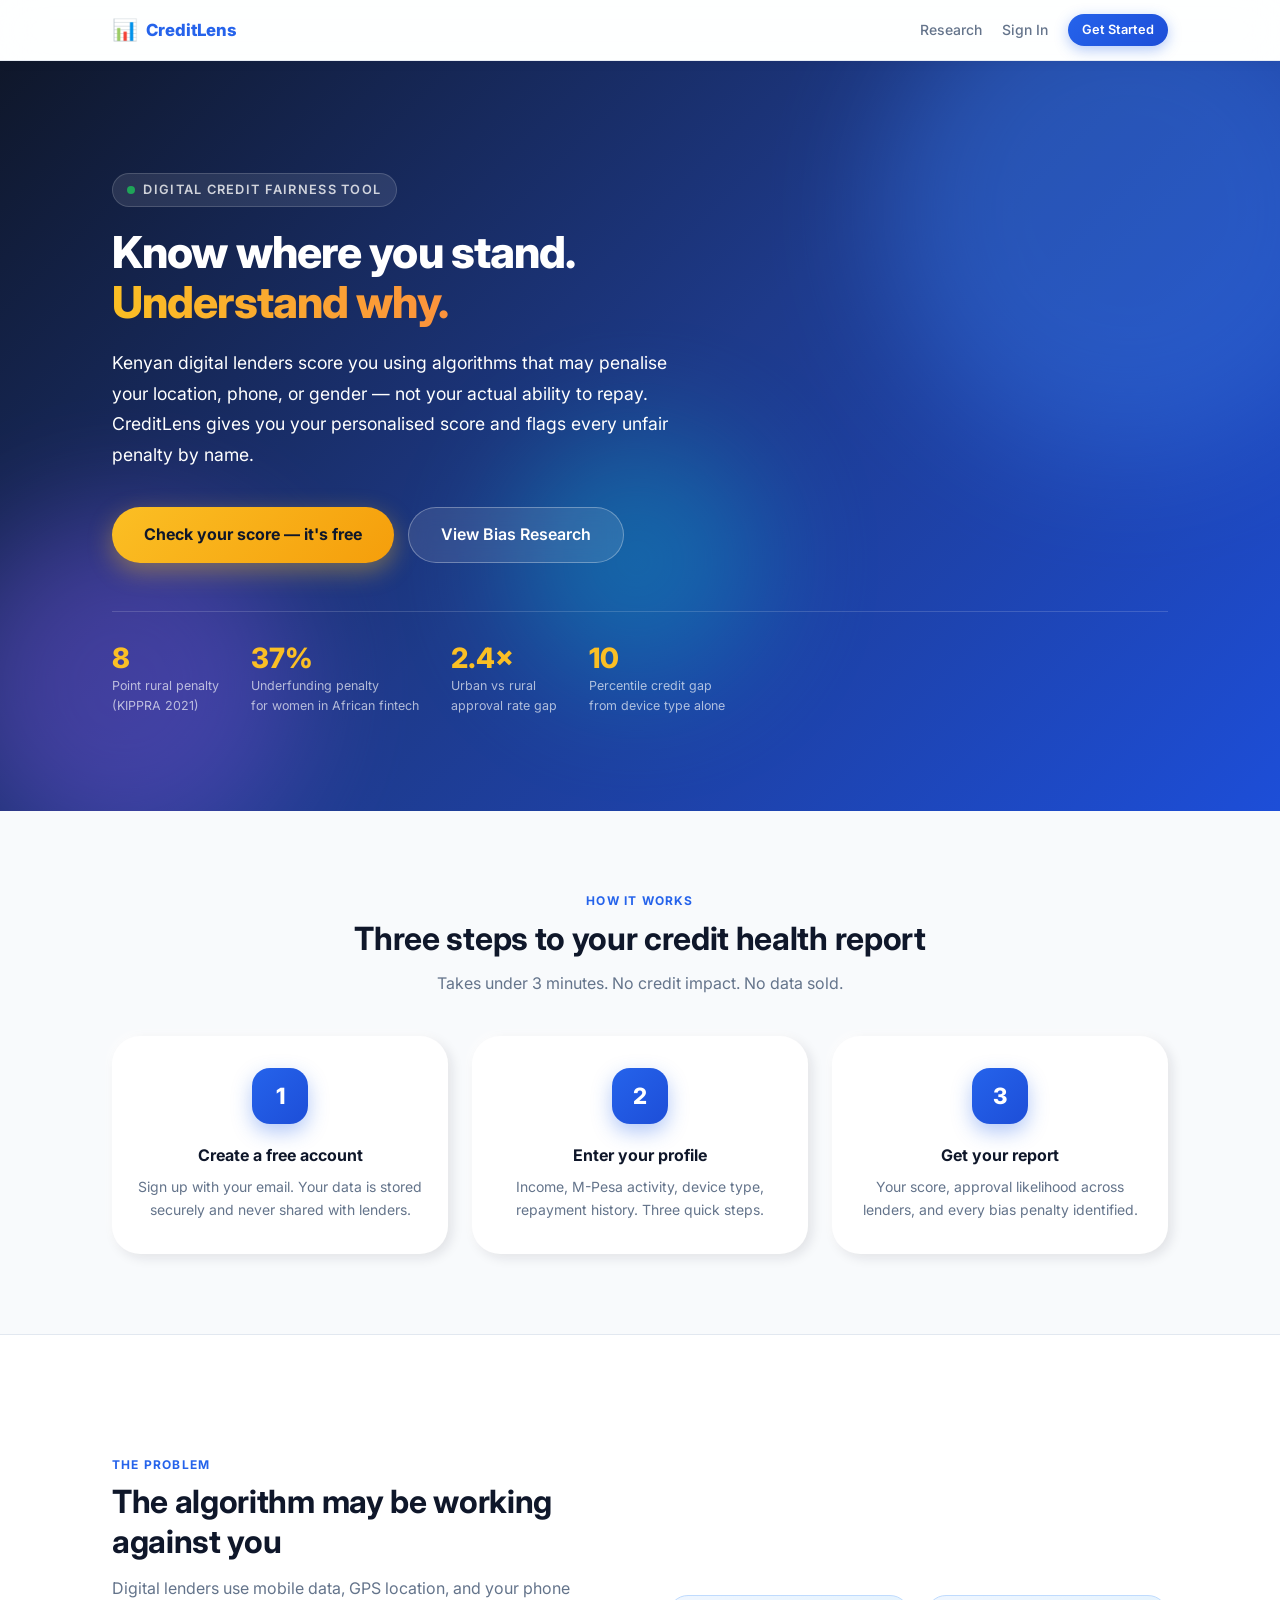
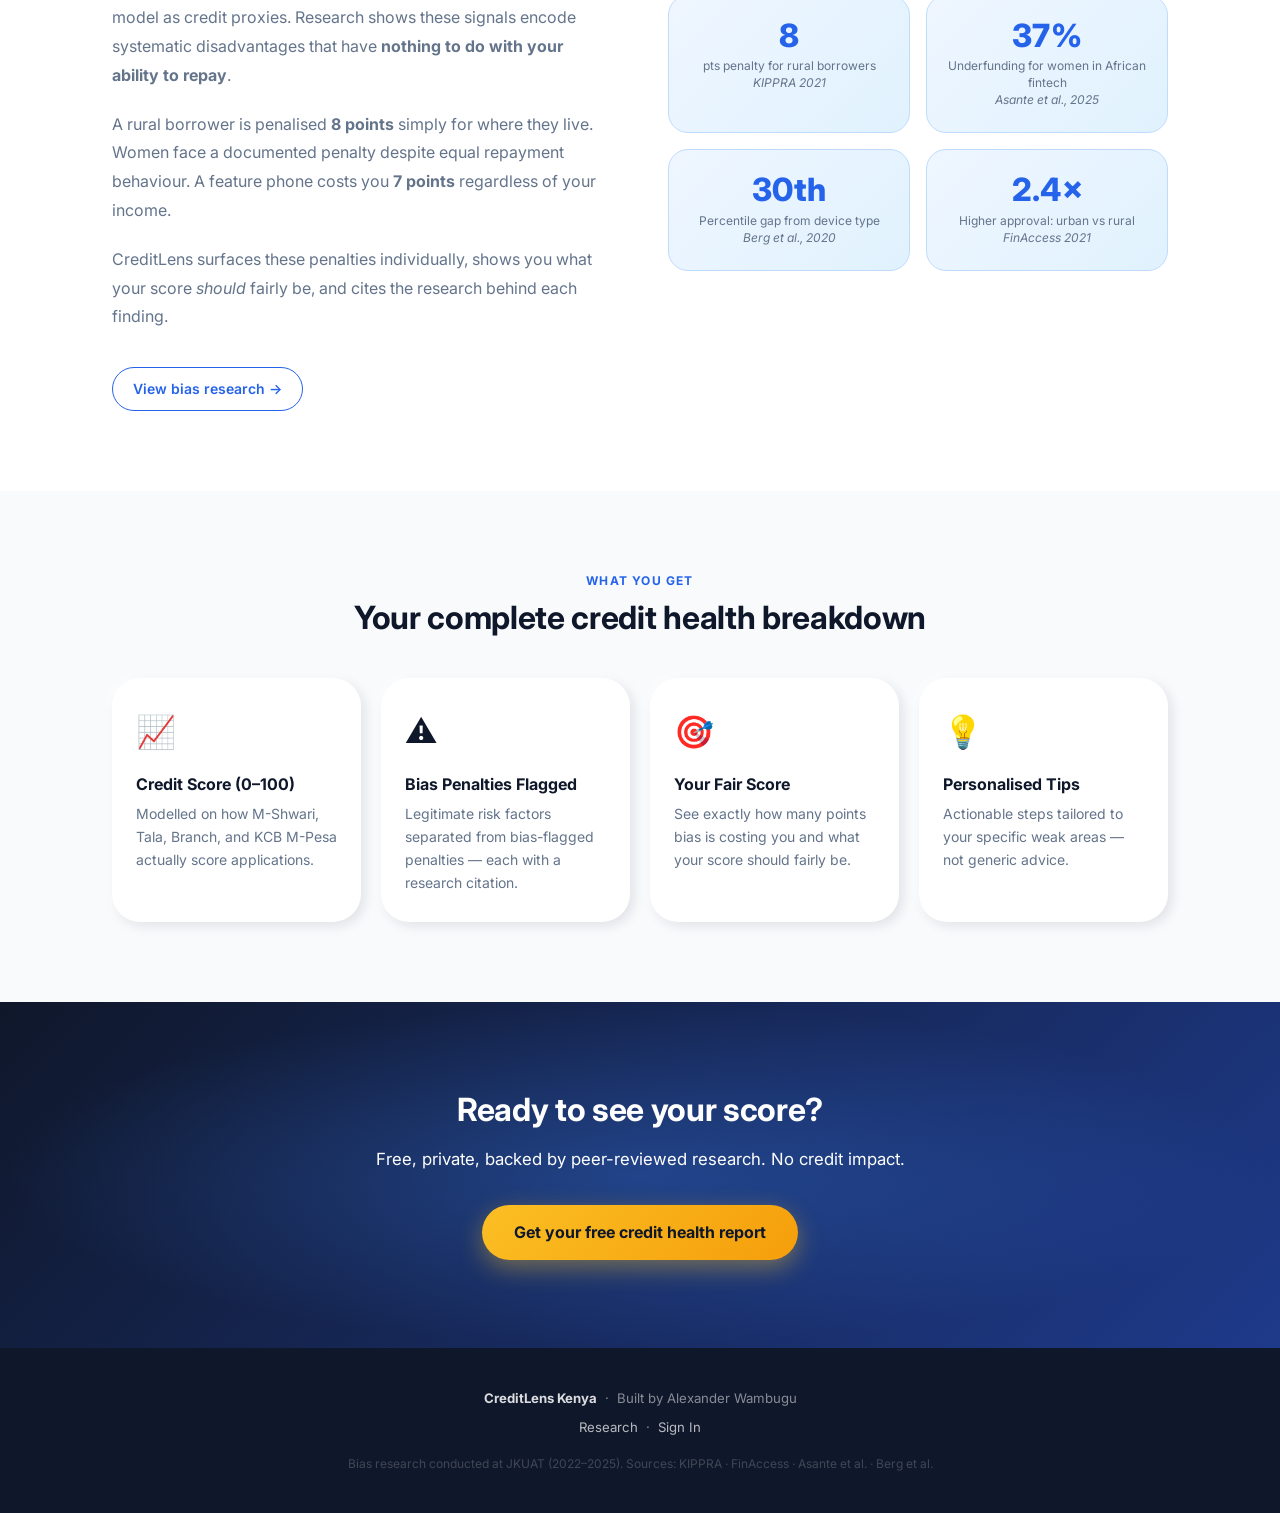
==== commit d0cb43e9: "Fix API 404, auth-aware nav, add Profile section to dashboard, rename Edit Profile tab" ====
--- a/frontend/index.html
+++ b/frontend/index.html
@@ -218,12 +218,14 @@
     <a href="research.html" class="mobile-bottom-nav__item">
       <span class="mobile-bottom-nav__icon">📊</span> Research
     </a>
-    <a href="auth.html" class="mobile-bottom-nav__item">
+    <a href="auth.html" class="mobile-bottom-nav__item" id="nav-auth-tab">
       <span class="mobile-bottom-nav__icon">🔑</span> Sign In
     </a>
   </div>
 </nav>
 
+<script src="js/supabase.js"></script>
+<script src="js/nav.js"></script>
 <script>
 // Hamburger menu
 const hamburger = document.getElementById('hamburger')
